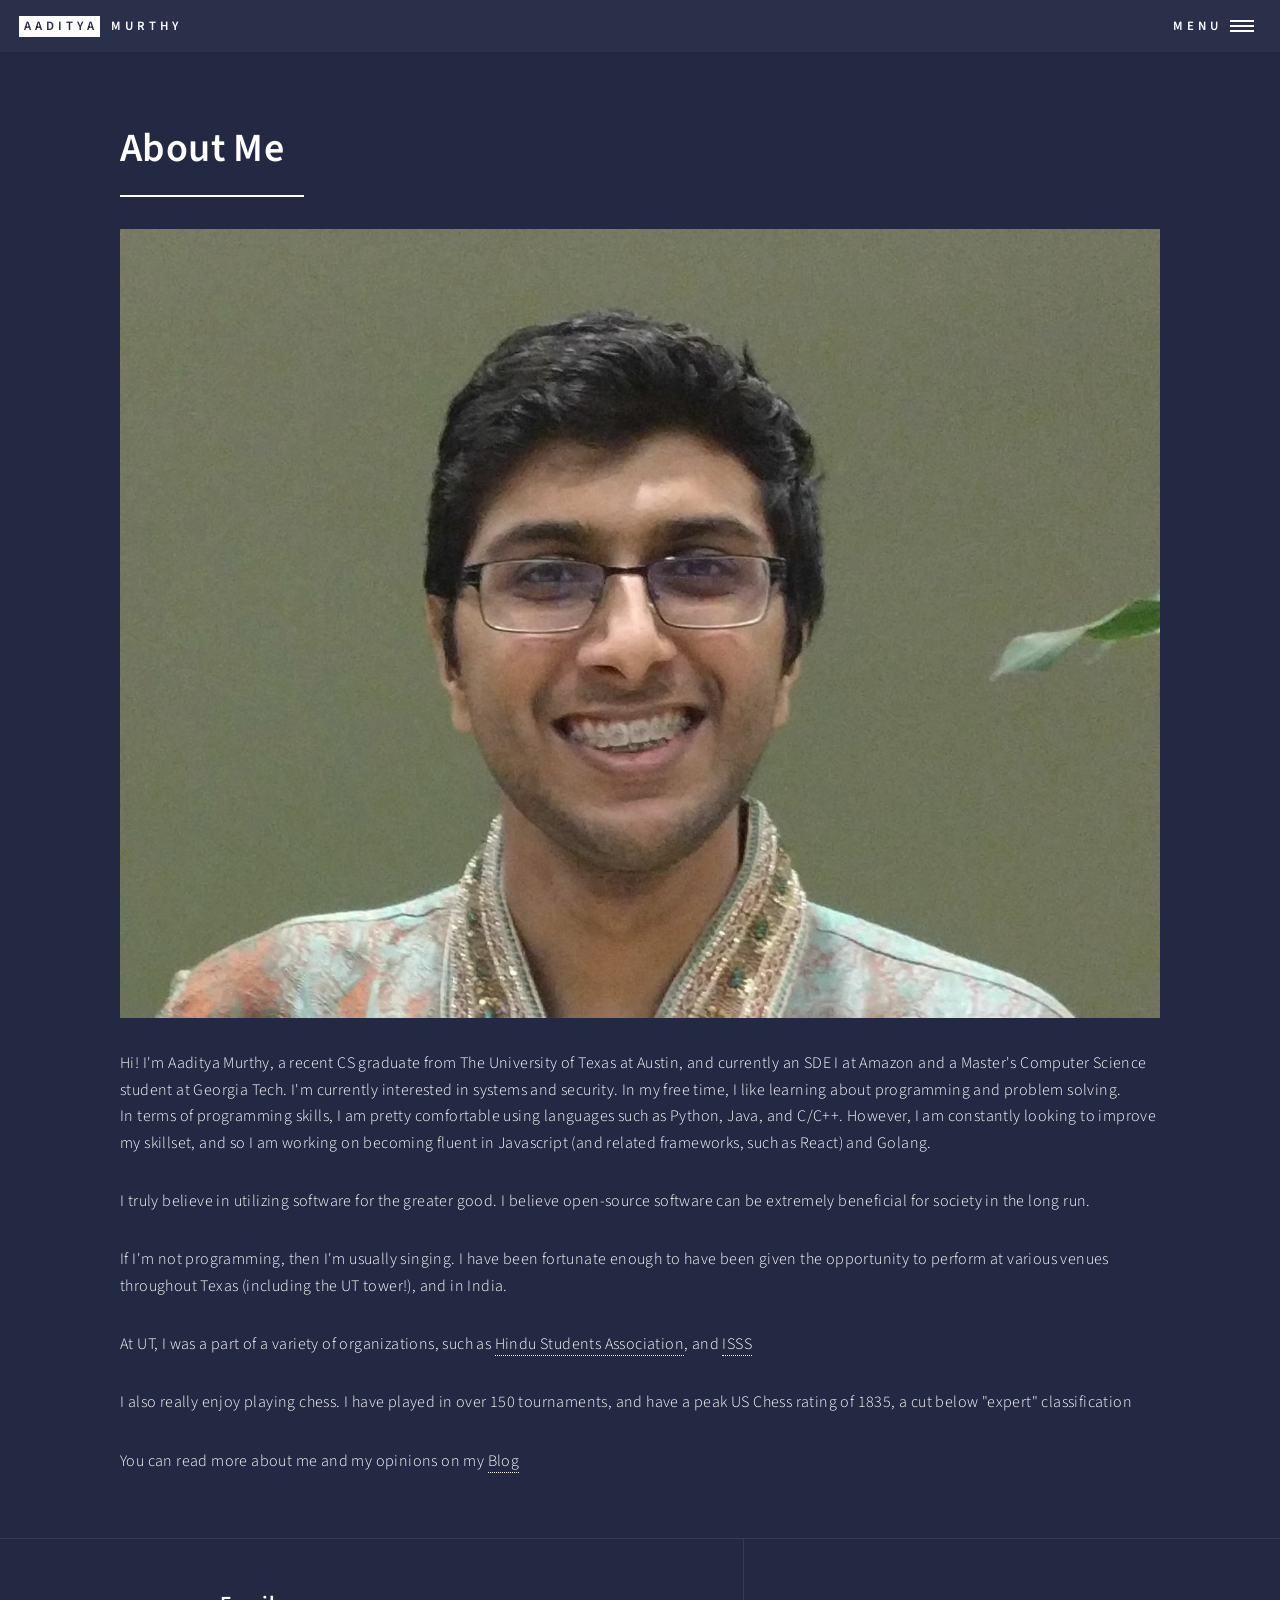
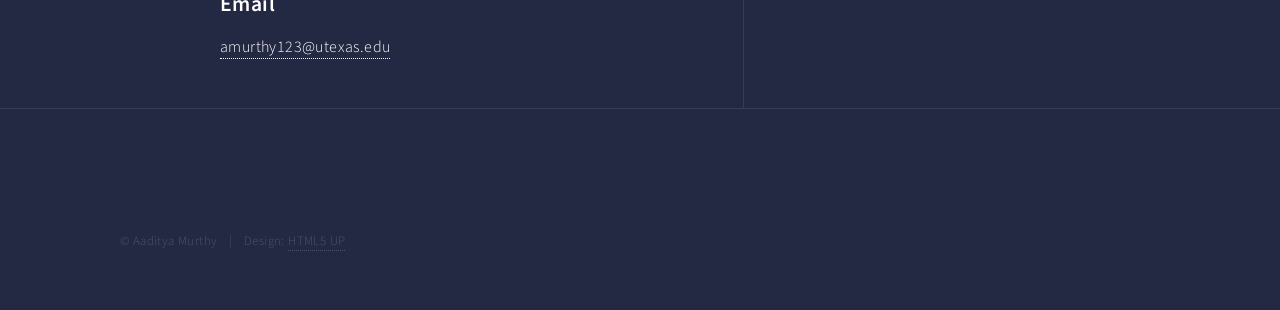
==== about.html @ ba6ee13a "added new info" ====
<!DOCTYPE HTML>
<!--
	Forty by HTML5 UP
	html5up.net | @ajlkn
	Free for personal and commercial use under the CCA 3.0 license (html5up.net/license)
-->
<html>
	<head>
		<title>Aaditya Murthy</title>
		<meta charset="utf-8" />
		<meta name="viewport" content="width=device-width, initial-scale=1, user-scalable=no" />
		<link rel="stylesheet" href="assets/css/main.css" />
		<noscript><link rel="stylesheet" href="assets/css/noscript.css" /></noscript>
	</head>
	<body class="is-preload">

		<!-- Wrapper -->
			<div id="wrapper">

				<!-- Header -->
					<header id="header">
						<a href="index.html" class="logo"><strong>Aaditya</strong> <span>Murthy</span></a>
						<nav>
							<a href="#menu">Menu</a>
						</nav>
					</header>

				<!-- Menu -->
					<nav id="menu">
						<ul class="links">
							<li><a href="index.html">Home</a></li>
							<li><a href="about.html">About Me</a></li>
							<li><a href="coursework.html">Coursework</a></li>
							<li><a href="blog.html">Blog</a></li>
						</ul>
						<ul class="actions stacked">
							<li><a href="#" class="button primary fit">Résumé</a></li>
						</ul>
					</nav>

				<!-- Main -->
					<div id="main" class="alt">

						<!-- One -->
							<section id="one">
								<div class="inner">
									<header class="major">
										<h1>About Me</h1>
									</header>

									<!-- Content -->
									<span class="image fit"><img src="images/me.jpg" alt="" /></span>
									<p>Hi! I'm Aaditya Murthy, a recent CS graduate from The University of Texas at Austin, and currently an SDE I at Amazon and a Master's Computer Science student at Georgia Tech. I'm currently interested in systems and security. In my free time, I like learning about programming and problem solving.<br />
									In terms of programming skills, I am pretty comfortable using languages such as Python, Java, and C/C++. However, I am constantly looking to improve my skillset, and so I am working on becoming fluent in Javascript (and related frameworks, such as React) and Golang.</p>

									<p>I truly believe in utilizing software for the greater good. I believe open-source software can be extremely beneficial for society in the long run.</p>

									<p>If I'm not programming, then I'm usually singing. I have been fortunate enough to have been given the opportunity to perform at various venues throughout Texas (including the UT tower!), and in India.</p>

									<p>At UT, I was a part of a variety of organizations, such as <a href="https://longhornhsa.org/">Hindu Students Association</a>, and <a href="https://www.isss.io">ISSS</a></p>

									<p>I also really enjoy playing chess. I have played in over 150 tournaments, and have a peak US Chess rating of 1835, a cut below "expert" classification</p>

									<p>You can read more about me and my opinions on my <a href="blog.html">Blog</a></p>
								</div>
							</section>

					</div>

				<!-- Contact -->
					<section id="contact">
						<div class="inner">
							<section class="split">
								<section>
									<div class="contact-method">
										<span class="icon alt fa-envelope"></span>
										<h3>Email</h3>
										<a href="mailto:amurthy123@utexas.edu">amurthy123@utexas.edu</a>
									</div>
								</section>
							</section>
						</div>
					</section>

				<!-- Footer -->
					<footer id="footer">
						<div class="inner">
							<ul class="icons">
								<li><a href="https://www.github.com/aadi123" class="icon alt fa-github"><span class="label">GitHub</span></a></li>
								<li><a href="https://www.linkedin.com/in/aaditya-murthy-2a299265" class="icon alt fa-linkedin"><span class="label">LinkedIn</span></a></li>
							</ul>
							<ul class="copyright">
								<li>&copy; Aaditya Murthy</li><li>Design: <a href="https://html5up.net">HTML5 UP</a></li>
							</ul>
						</div>
					</footer>

			</div>

		<!-- Scripts -->
			<script src="assets/js/jquery.min.js"></script>
			<script src="assets/js/jquery.scrolly.min.js"></script>
			<script src="assets/js/jquery.scrollex.min.js"></script>
			<script src="assets/js/browser.min.js"></script>
			<script src="assets/js/breakpoints.min.js"></script>
			<script src="assets/js/util.js"></script>
			<script src="assets/js/main.js"></script>

	</body>
</html>
---- assets/css/main.css ----
@import url(font-awesome.min.css);
@import url("https://fonts.googleapis.com/css?family=Source+Sans+Pro:300,300italic,600,600italic");

/*
	Forty by HTML5 UP
	html5up.net | @ajlkn
	Free for personal and commercial use under the CCA 3.0 license (html5up.net/license)
*/

html, body, div, span, applet, object,
iframe, h1, h2, h3, h4, h5, h6, p, blockquote,
pre, a, abbr, acronym, address, big, cite,
code, del, dfn, em, img, ins, kbd, q, s, samp,
small, strike, strong, sub, sup, tt, var, b,
u, i, center, dl, dt, dd, ol, ul, li, fieldset,
form, label, legend, table, caption, tbody,
tfoot, thead, tr, th, td, article, aside,
canvas, details, embed, figure, figcaption,
footer, header, hgroup, menu, nav, output, ruby,
section, summary, time, mark, audio, video {
	margin: 0;
	padding: 0;
	border: 0;
	font-size: 100%;
	font: inherit;
	vertical-align: baseline;}

article, aside, details, figcaption, figure,
footer, header, hgroup, menu, nav, section {
	display: block;}

body {
	line-height: 1;
}

ol, ul {
	list-style: none;
}

blockquote, q {
	quotes: none;
}

	blockquote:before, blockquote:after, q:before, q:after {
		content: '';
		content: none;
	}

table {
	border-collapse: collapse;
	border-spacing: 0;
}

body {
	-webkit-text-size-adjust: none;
}

mark {
	background-color: transparent;
	color: inherit;
}

input::-moz-focus-inner {
	border: 0;
	padding: 0;
}

input, select, textarea {
	-moz-appearance: none;
	-webkit-appearance: none;
	-ms-appearance: none;
	appearance: none;
}

/* Basic */

	@-ms-viewport {
		width: device-width;
	}

	body {
		-ms-overflow-style: scrollbar;
	}

	@media screen and (max-width: 480px) {

		html, body {
			min-width: 320px;
		}

	}

	html {
		box-sizing: border-box;
	}

	*, *:before, *:after {
		box-sizing: inherit;
	}

	body {
		background: #242943;
	}

		body.is-preload *, body.is-preload *:before, body.is-preload *:after {
			-moz-animation: none !important;
			-webkit-animation: none !important;
			-ms-animation: none !important;
			animation: none !important;
			-moz-transition: none !important;
			-webkit-transition: none !important;
			-ms-transition: none !important;
			transition: none !important;
		}

/* Type */

	body, input, select, textarea {
		color: #ffffff;
		font-family: "Source Sans Pro", Helvetica, sans-serif;
		font-size: 17pt;
		font-weight: 300;
		letter-spacing: 0.025em;
		line-height: 1.65;
	}

		@media screen and (max-width: 1680px) {

			body, input, select, textarea {
				font-size: 14pt;
			}

		}

		@media screen and (max-width: 1280px) {

			body, input, select, textarea {
				font-size: 12pt;
			}

		}

		@media screen and (max-width: 360px) {

			body, input, select, textarea {
				font-size: 11pt;
			}

		}

	a {
		-moz-transition: color 0.2s ease-in-out, border-bottom-color 0.2s ease-in-out;
		-webkit-transition: color 0.2s ease-in-out, border-bottom-color 0.2s ease-in-out;
		-ms-transition: color 0.2s ease-in-out, border-bottom-color 0.2s ease-in-out;
		transition: color 0.2s ease-in-out, border-bottom-color 0.2s ease-in-out;
		border-bottom: dotted 1px;
		color: inherit;
		text-decoration: none;
	}

		a:hover {
			border-bottom-color: transparent;
			color: #9bf1ff !important;
		}

		a:active {
			color: #53e3fb !important;
		}

	strong, b {
		color: #ffffff;
		font-weight: 600;
	}

	em, i {
		font-style: italic;
	}

	p {
		margin: 0 0 2em 0;
	}

	h1, h2, h3, h4, h5, h6 {
		color: #ffffff;
		font-weight: 600;
		line-height: 1.65;
		margin: 0 0 1em 0;
	}

		h1 a, h2 a, h3 a, h4 a, h5 a, h6 a {
			color: inherit;
			border-bottom: 0;
		}

	h1 {
		font-size: 2.5em;
	}

	h2 {
		font-size: 1.75em;
	}

	h3 {
		font-size: 1.35em;
	}

	h4 {
		font-size: 1.1em;
	}

	h5 {
		font-size: 0.9em;
	}

	h6 {
		font-size: 0.7em;
	}

	@media screen and (max-width: 736px) {

		h1 {
			font-size: 2em;
		}

		h2 {
			font-size: 1.5em;
		}

		h3 {
			font-size: 1.25em;
		}

	}

	sub {
		font-size: 0.8em;
		position: relative;
		top: 0.5em;
	}

	sup {
		font-size: 0.8em;
		position: relative;
		top: -0.5em;
	}

	blockquote {
		border-left: solid 4px rgba(212, 212, 255, 0.1);
		font-style: italic;
		margin: 0 0 2em 0;
		padding: 0.5em 0 0.5em 2em;
	}

	code {
		background: rgba(212, 212, 255, 0.035);
		font-family: "Courier New", monospace;
		font-size: 0.9em;
		margin: 0 0.25em;
		padding: 0.25em 0.65em;
	}

	pre {
		-webkit-overflow-scrolling: touch;
		font-family: "Courier New", monospace;
		font-size: 0.9em;
		margin: 0 0 2em 0;
	}

		pre code {
			display: block;
			line-height: 1.75;
			padding: 1em 1.5em;
			overflow-x: auto;
		}

	hr {
		border: 0;
		border-bottom: solid 1px rgba(212, 212, 255, 0.1);
		margin: 2em 0;
	}

		hr.major {
			margin: 3em 0;
		}

	.align-left {
		text-align: left;
	}

	.align-center {
		text-align: center;
	}

	.align-right {
		text-align: right;
	}

/* Row */

	.row {
		display: flex;
		flex-wrap: wrap;
		box-sizing: border-box;
		align-items: stretch;
	}

		.row > * {
			box-sizing: border-box;
		}

		.row.gtr-uniform > * > :last-child {
			margin-bottom: 0;
		}

		.row.aln-left {
			justify-content: flex-start;
		}

		.row.aln-center {
			justify-content: center;
		}

		.row.aln-right {
			justify-content: flex-end;
		}

		.row.aln-top {
			align-items: flex-start;
		}

		.row.aln-middle {
			align-items: center;
		}

		.row.aln-bottom {
			align-items: flex-end;
		}

		.row > .imp {
			order: -1;
		}

		.row > .col-1 {
			width: 8.3333333333%;
		}

		.row > .off-1 {
			margin-left: 8.3333333333%;
		}

		.row > .col-2 {
			width: 16.6666666667%;
		}

		.row > .off-2 {
			margin-left: 16.6666666667%;
		}

		.row > .col-3 {
			width: 25%;
		}

		.row > .off-3 {
			margin-left: 25%;
		}

		.row > .col-4 {
			width: 33.3333333333%;
		}

		.row > .off-4 {
			margin-left: 33.3333333333%;
		}

		.row > .col-5 {
			width: 41.6666666667%;
		}

		.row > .off-5 {
			margin-left: 41.6666666667%;
		}

		.row > .col-6 {
			width: 50%;
		}

		.row > .off-6 {
			margin-left: 50%;
		}

		.row > .col-7 {
			width: 58.3333333333%;
		}

		.row > .off-7 {
			margin-left: 58.3333333333%;
		}

		.row > .col-8 {
			width: 66.6666666667%;
		}

		.row > .off-8 {
			margin-left: 66.6666666667%;
		}

		.row > .col-9 {
			width: 75%;
		}

		.row > .off-9 {
			margin-left: 75%;
		}

		.row > .col-10 {
			width: 83.3333333333%;
		}

		.row > .off-10 {
			margin-left: 83.3333333333%;
		}

		.row > .col-11 {
			width: 91.6666666667%;
		}

		.row > .off-11 {
			margin-left: 91.6666666667%;
		}

		.row > .col-12 {
			width: 100%;
		}

		.row > .off-12 {
			margin-left: 100%;
		}

		.row.gtr-0 {
			margin-top: 0;
			margin-left: 0em;
		}

			.row.gtr-0 > * {
				padding: 0 0 0 0em;
			}

			.row.gtr-0.gtr-uniform {
				margin-top: 0em;
			}

				.row.gtr-0.gtr-uniform > * {
					padding-top: 0em;
				}

		.row.gtr-25 {
			margin-top: 0;
			margin-left: -0.5em;
		}

			.row.gtr-25 > * {
				padding: 0 0 0 0.5em;
			}

			.row.gtr-25.gtr-uniform {
				margin-top: -0.5em;
			}

				.row.gtr-25.gtr-uniform > * {
					padding-top: 0.5em;
				}

		.row.gtr-50 {
			margin-top: 0;
			margin-left: -1em;
		}

			.row.gtr-50 > * {
				padding: 0 0 0 1em;
			}

			.row.gtr-50.gtr-uniform {
				margin-top: -1em;
			}

				.row.gtr-50.gtr-uniform > * {
					padding-top: 1em;
				}

		.row {
			margin-top: 0;
			margin-left: -2em;
		}

			.row > * {
				padding: 0 0 0 2em;
			}

			.row.gtr-uniform {
				margin-top: -2em;
			}

				.row.gtr-uniform > * {
					padding-top: 2em;
				}

		.row.gtr-150 {
			margin-top: 0;
			margin-left: -3em;
		}

			.row.gtr-150 > * {
				padding: 0 0 0 3em;
			}

			.row.gtr-150.gtr-uniform {
				margin-top: -3em;
			}

				.row.gtr-150.gtr-uniform > * {
					padding-top: 3em;
				}

		.row.gtr-200 {
			margin-top: 0;
			margin-left: -4em;
		}

			.row.gtr-200 > * {
				padding: 0 0 0 4em;
			}

			.row.gtr-200.gtr-uniform {
				margin-top: -4em;
			}

				.row.gtr-200.gtr-uniform > * {
					padding-top: 4em;
				}

		@media screen and (max-width: 1680px) {

			.row {
				display: flex;
				flex-wrap: wrap;
				box-sizing: border-box;
				align-items: stretch;
			}

				.row > * {
					box-sizing: border-box;
				}

				.row.gtr-uniform > * > :last-child {
					margin-bottom: 0;
				}

				.row.aln-left {
					justify-content: flex-start;
				}

				.row.aln-center {
					justify-content: center;
				}

				.row.aln-right {
					justify-content: flex-end;
				}

				.row.aln-top {
					align-items: flex-start;
				}

				.row.aln-middle {
					align-items: center;
				}

				.row.aln-bottom {
					align-items: flex-end;
				}

				.row > .imp-xlarge {
					order: -1;
				}

				.row > .col-1-xlarge {
					width: 8.3333333333%;
				}

				.row > .off-1-xlarge {
					margin-left: 8.3333333333%;
				}

				.row > .col-2-xlarge {
					width: 16.6666666667%;
				}

				.row > .off-2-xlarge {
					margin-left: 16.6666666667%;
				}

				.row > .col-3-xlarge {
					width: 25%;
				}

				.row > .off-3-xlarge {
					margin-left: 25%;
				}

				.row > .col-4-xlarge {
					width: 33.3333333333%;
				}

				.row > .off-4-xlarge {
					margin-left: 33.3333333333%;
				}

				.row > .col-5-xlarge {
					width: 41.6666666667%;
				}

				.row > .off-5-xlarge {
					margin-left: 41.6666666667%;
				}

				.row > .col-6-xlarge {
					width: 50%;
				}

				.row > .off-6-xlarge {
					margin-left: 50%;
				}

				.row > .col-7-xlarge {
					width: 58.3333333333%;
				}

				.row > .off-7-xlarge {
					margin-left: 58.3333333333%;
				}

				.row > .col-8-xlarge {
					width: 66.6666666667%;
				}

				.row > .off-8-xlarge {
					margin-left: 66.6666666667%;
				}

				.row > .col-9-xlarge {
					width: 75%;
				}

				.row > .off-9-xlarge {
					margin-left: 75%;
				}

				.row > .col-10-xlarge {
					width: 83.3333333333%;
				}

				.row > .off-10-xlarge {
					margin-left: 83.3333333333%;
				}

				.row > .col-11-xlarge {
					width: 91.6666666667%;
				}

				.row > .off-11-xlarge {
					margin-left: 91.6666666667%;
				}

				.row > .col-12-xlarge {
					width: 100%;
				}

				.row > .off-12-xlarge {
					margin-left: 100%;
				}

				.row.gtr-0 {
					margin-top: 0;
					margin-left: 0em;
				}

					.row.gtr-0 > * {
						padding: 0 0 0 0em;
					}

					.row.gtr-0.gtr-uniform {
						margin-top: 0em;
					}

						.row.gtr-0.gtr-uniform > * {
							padding-top: 0em;
						}

				.row.gtr-25 {
					margin-top: 0;
					margin-left: -0.5em;
				}

					.row.gtr-25 > * {
						padding: 0 0 0 0.5em;
					}

					.row.gtr-25.gtr-uniform {
						margin-top: -0.5em;
					}

						.row.gtr-25.gtr-uniform > * {
							padding-top: 0.5em;
						}

				.row.gtr-50 {
					margin-top: 0;
					margin-left: -1em;
				}

					.row.gtr-50 > * {
						padding: 0 0 0 1em;
					}

					.row.gtr-50.gtr-uniform {
						margin-top: -1em;
					}

						.row.gtr-50.gtr-uniform > * {
							padding-top: 1em;
						}

				.row {
					margin-top: 0;
					margin-left: -2em;
				}

					.row > * {
						padding: 0 0 0 2em;
					}

					.row.gtr-uniform {
						margin-top: -2em;
					}

						.row.gtr-uniform > * {
							padding-top: 2em;
						}

				.row.gtr-150 {
					margin-top: 0;
					margin-left: -3em;
				}

					.row.gtr-150 > * {
						padding: 0 0 0 3em;
					}

					.row.gtr-150.gtr-uniform {
						margin-top: -3em;
					}

						.row.gtr-150.gtr-uniform > * {
							padding-top: 3em;
						}

				.row.gtr-200 {
					margin-top: 0;
					margin-left: -4em;
				}

					.row.gtr-200 > * {
						padding: 0 0 0 4em;
					}

					.row.gtr-200.gtr-uniform {
						margin-top: -4em;
					}

						.row.gtr-200.gtr-uniform > * {
							padding-top: 4em;
						}

		}

		@media screen and (max-width: 1280px) {

			.row {
				display: flex;
				flex-wrap: wrap;
				box-sizing: border-box;
				align-items: stretch;
			}

				.row > * {
					box-sizing: border-box;
				}

				.row.gtr-uniform > * > :last-child {
					margin-bottom: 0;
				}

				.row.aln-left {
					justify-content: flex-start;
				}

				.row.aln-center {
					justify-content: center;
				}

				.row.aln-right {
					justify-content: flex-end;
				}

				.row.aln-top {
					align-items: flex-start;
				}

				.row.aln-middle {
					align-items: center;
				}

				.row.aln-bottom {
					align-items: flex-end;
				}

				.row > .imp-large {
					order: -1;
				}

				.row > .col-1-large {
					width: 8.3333333333%;
				}

				.row > .off-1-large {
					margin-left: 8.3333333333%;
				}

				.row > .col-2-large {
					width: 16.6666666667%;
				}

				.row > .off-2-large {
					margin-left: 16.6666666667%;
				}

				.row > .col-3-large {
					width: 25%;
				}

				.row > .off-3-large {
					margin-left: 25%;
				}

				.row > .col-4-large {
					width: 33.3333333333%;
				}

				.row > .off-4-large {
					margin-left: 33.3333333333%;
				}

				.row > .col-5-large {
					width: 41.6666666667%;
				}

				.row > .off-5-large {
					margin-left: 41.6666666667%;
				}

				.row > .col-6-large {
					width: 50%;
				}

				.row > .off-6-large {
					margin-left: 50%;
				}

				.row > .col-7-large {
					width: 58.3333333333%;
				}

				.row > .off-7-large {
					margin-left: 58.3333333333%;
				}

				.row > .col-8-large {
					width: 66.6666666667%;
				}

				.row > .off-8-large {
					margin-left: 66.6666666667%;
				}

				.row > .col-9-large {
					width: 75%;
				}

				.row > .off-9-large {
					margin-left: 75%;
				}

				.row > .col-10-large {
					width: 83.3333333333%;
				}

				.row > .off-10-large {
					margin-left: 83.3333333333%;
				}

				.row > .col-11-large {
					width: 91.6666666667%;
				}

				.row > .off-11-large {
					margin-left: 91.6666666667%;
				}

				.row > .col-12-large {
					width: 100%;
				}

				.row > .off-12-large {
					margin-left: 100%;
				}

				.row.gtr-0 {
					margin-top: 0;
					margin-left: 0em;
				}

					.row.gtr-0 > * {
						padding: 0 0 0 0em;
					}

					.row.gtr-0.gtr-uniform {
						margin-top: 0em;
					}

						.row.gtr-0.gtr-uniform > * {
							padding-top: 0em;
						}

				.row.gtr-25 {
					margin-top: 0;
					margin-left: -0.375em;
				}

					.row.gtr-25 > * {
						padding: 0 0 0 0.375em;
					}

					.row.gtr-25.gtr-uniform {
						margin-top: -0.375em;
					}

						.row.gtr-25.gtr-uniform > * {
							padding-top: 0.375em;
						}

				.row.gtr-50 {
					margin-top: 0;
					margin-left: -0.75em;
				}

					.row.gtr-50 > * {
						padding: 0 0 0 0.75em;
					}

					.row.gtr-50.gtr-uniform {
						margin-top: -0.75em;
					}

						.row.gtr-50.gtr-uniform > * {
							padding-top: 0.75em;
						}

				.row {
					margin-top: 0;
					margin-left: -1.5em;
				}

					.row > * {
						padding: 0 0 0 1.5em;
					}

					.row.gtr-uniform {
						margin-top: -1.5em;
					}

						.row.gtr-uniform > * {
							padding-top: 1.5em;
						}

				.row.gtr-150 {
					margin-top: 0;
					margin-left: -2.25em;
				}

					.row.gtr-150 > * {
						padding: 0 0 0 2.25em;
					}

					.row.gtr-150.gtr-uniform {
						margin-top: -2.25em;
					}

						.row.gtr-150.gtr-uniform > * {
							padding-top: 2.25em;
						}

				.row.gtr-200 {
					margin-top: 0;
					margin-left: -3em;
				}

					.row.gtr-200 > * {
						padding: 0 0 0 3em;
					}

					.row.gtr-200.gtr-uniform {
						margin-top: -3em;
					}

						.row.gtr-200.gtr-uniform > * {
							padding-top: 3em;
						}

		}

		@media screen and (max-width: 980px) {

			.row {
				display: flex;
				flex-wrap: wrap;
				box-sizing: border-box;
				align-items: stretch;
			}

				.row > * {
					box-sizing: border-box;
				}

				.row.gtr-uniform > * > :last-child {
					margin-bottom: 0;
				}

				.row.aln-left {
					justify-content: flex-start;
				}

				.row.aln-center {
					justify-content: center;
				}

				.row.aln-right {
					justify-content: flex-end;
				}

				.row.aln-top {
					align-items: flex-start;
				}

				.row.aln-middle {
					align-items: center;
				}

				.row.aln-bottom {
					align-items: flex-end;
				}

				.row > .imp-medium {
					order: -1;
				}

				.row > .col-1-medium {
					width: 8.3333333333%;
				}

				.row > .off-1-medium {
					margin-left: 8.3333333333%;
				}

				.row > .col-2-medium {
					width: 16.6666666667%;
				}

				.row > .off-2-medium {
					margin-left: 16.6666666667%;
				}

				.row > .col-3-medium {
					width: 25%;
				}

				.row > .off-3-medium {
					margin-left: 25%;
				}

				.row > .col-4-medium {
					width: 33.3333333333%;
				}

				.row > .off-4-medium {
					margin-left: 33.3333333333%;
				}

				.row > .col-5-medium {
					width: 41.6666666667%;
				}

				.row > .off-5-medium {
					margin-left: 41.6666666667%;
				}

				.row > .col-6-medium {
					width: 50%;
				}

				.row > .off-6-medium {
					margin-left: 50%;
				}

				.row > .col-7-medium {
					width: 58.3333333333%;
				}

				.row > .off-7-medium {
					margin-left: 58.3333333333%;
				}

				.row > .col-8-medium {
					width: 66.6666666667%;
				}

				.row > .off-8-medium {
					margin-left: 66.6666666667%;
				}

				.row > .col-9-medium {
					width: 75%;
				}

				.row > .off-9-medium {
					margin-left: 75%;
				}

				.row > .col-10-medium {
					width: 83.3333333333%;
				}

				.row > .off-10-medium {
					margin-left: 83.3333333333%;
				}

				.row > .col-11-medium {
					width: 91.6666666667%;
				}

				.row > .off-11-medium {
					margin-left: 91.6666666667%;
				}

				.row > .col-12-medium {
					width: 100%;
				}

				.row > .off-12-medium {
					margin-left: 100%;
				}

				.row.gtr-0 {
					margin-top: 0;
					margin-left: 0em;
				}

					.row.gtr-0 > * {
						padding: 0 0 0 0em;
					}

					.row.gtr-0.gtr-uniform {
						margin-top: 0em;
					}

						.row.gtr-0.gtr-uniform > * {
							padding-top: 0em;
						}

				.row.gtr-25 {
					margin-top: 0;
					margin-left: -0.375em;
				}

					.row.gtr-25 > * {
						padding: 0 0 0 0.375em;
					}

					.row.gtr-25.gtr-uniform {
						margin-top: -0.375em;
					}

						.row.gtr-25.gtr-uniform > * {
							padding-top: 0.375em;
						}

				.row.gtr-50 {
					margin-top: 0;
					margin-left: -0.75em;
				}

					.row.gtr-50 > * {
						padding: 0 0 0 0.75em;
					}

					.row.gtr-50.gtr-uniform {
						margin-top: -0.75em;
					}

						.row.gtr-50.gtr-uniform > * {
							padding-top: 0.75em;
						}

				.row {
					margin-top: 0;
					margin-left: -1.5em;
				}

					.row > * {
						padding: 0 0 0 1.5em;
					}

					.row.gtr-uniform {
						margin-top: -1.5em;
					}

						.row.gtr-uniform > * {
							padding-top: 1.5em;
						}

				.row.gtr-150 {
					margin-top: 0;
					margin-left: -2.25em;
				}

					.row.gtr-150 > * {
						padding: 0 0 0 2.25em;
					}

					.row.gtr-150.gtr-uniform {
						margin-top: -2.25em;
					}

						.row.gtr-150.gtr-uniform > * {
							padding-top: 2.25em;
						}

				.row.gtr-200 {
					margin-top: 0;
					margin-left: -3em;
				}

					.row.gtr-200 > * {
						padding: 0 0 0 3em;
					}

					.row.gtr-200.gtr-uniform {
						margin-top: -3em;
					}

						.row.gtr-200.gtr-uniform > * {
							padding-top: 3em;
						}

		}

		@media screen and (max-width: 736px) {

			.row {
				display: flex;
				flex-wrap: wrap;
				box-sizing: border-box;
				align-items: stretch;
			}

				.row > * {
					box-sizing: border-box;
				}

				.row.gtr-uniform > * > :last-child {
					margin-bottom: 0;
				}

				.row.aln-left {
					justify-content: flex-start;
				}

				.row.aln-center {
					justify-content: center;
				}

				.row.aln-right {
					justify-content: flex-end;
				}

				.row.aln-top {
					align-items: flex-start;
				}

				.row.aln-middle {
					align-items: center;
				}

				.row.aln-bottom {
					align-items: flex-end;
				}

				.row > .imp-small {
					order: -1;
				}

				.row > .col-1-small {
					width: 8.3333333333%;
				}

				.row > .off-1-small {
					margin-left: 8.3333333333%;
				}

				.row > .col-2-small {
					width: 16.6666666667%;
				}

				.row > .off-2-small {
					margin-left: 16.6666666667%;
				}

				.row > .col-3-small {
					width: 25%;
				}

				.row > .off-3-small {
					margin-left: 25%;
				}

				.row > .col-4-small {
					width: 33.3333333333%;
				}

				.row > .off-4-small {
					margin-left: 33.3333333333%;
				}

				.row > .col-5-small {
					width: 41.6666666667%;
				}

				.row > .off-5-small {
					margin-left: 41.6666666667%;
				}

				.row > .col-6-small {
					width: 50%;
				}

				.row > .off-6-small {
					margin-left: 50%;
				}

				.row > .col-7-small {
					width: 58.3333333333%;
				}

				.row > .off-7-small {
					margin-left: 58.3333333333%;
				}

				.row > .col-8-small {
					width: 66.6666666667%;
				}

				.row > .off-8-small {
					margin-left: 66.6666666667%;
				}

				.row > .col-9-small {
					width: 75%;
				}

				.row > .off-9-small {
					margin-left: 75%;
				}

				.row > .col-10-small {
					width: 83.3333333333%;
				}

				.row > .off-10-small {
					margin-left: 83.3333333333%;
				}

				.row > .col-11-small {
					width: 91.6666666667%;
				}

				.row > .off-11-small {
					margin-left: 91.6666666667%;
				}

				.row > .col-12-small {
					width: 100%;
				}

				.row > .off-12-small {
					margin-left: 100%;
				}

				.row.gtr-0 {
					margin-top: 0;
					margin-left: 0em;
				}

					.row.gtr-0 > * {
						padding: 0 0 0 0em;
					}

					.row.gtr-0.gtr-uniform {
						margin-top: 0em;
					}

						.row.gtr-0.gtr-uniform > * {
							padding-top: 0em;
						}

				.row.gtr-25 {
					margin-top: 0;
					margin-left: -0.3125em;
				}

					.row.gtr-25 > * {
						padding: 0 0 0 0.3125em;
					}

					.row.gtr-25.gtr-uniform {
						margin-top: -0.3125em;
					}

						.row.gtr-25.gtr-uniform > * {
							padding-top: 0.3125em;
						}

				.row.gtr-50 {
					margin-top: 0;
					margin-left: -0.625em;
				}

					.row.gtr-50 > * {
						padding: 0 0 0 0.625em;
					}

					.row.gtr-50.gtr-uniform {
						margin-top: -0.625em;
					}

						.row.gtr-50.gtr-uniform > * {
							padding-top: 0.625em;
						}

				.row {
					margin-top: 0;
					margin-left: -1.25em;
				}

					.row > * {
						padding: 0 0 0 1.25em;
					}

					.row.gtr-uniform {
						margin-top: -1.25em;
					}

						.row.gtr-uniform > * {
							padding-top: 1.25em;
						}

				.row.gtr-150 {
					margin-top: 0;
					margin-left: -1.875em;
				}

					.row.gtr-150 > * {
						padding: 0 0 0 1.875em;
					}

					.row.gtr-150.gtr-uniform {
						margin-top: -1.875em;
					}

						.row.gtr-150.gtr-uniform > * {
							padding-top: 1.875em;
						}

				.row.gtr-200 {
					margin-top: 0;
					margin-left: -2.5em;
				}

					.row.gtr-200 > * {
						padding: 0 0 0 2.5em;
					}

					.row.gtr-200.gtr-uniform {
						margin-top: -2.5em;
					}

						.row.gtr-200.gtr-uniform > * {
							padding-top: 2.5em;
						}

		}

		@media screen and (max-width: 480px) {

			.row {
				display: flex;
				flex-wrap: wrap;
				box-sizing: border-box;
				align-items: stretch;
			}

				.row > * {
					box-sizing: border-box;
				}

				.row.gtr-uniform > * > :last-child {
					margin-bottom: 0;
				}

				.row.aln-left {
					justify-content: flex-start;
				}

				.row.aln-center {
					justify-content: center;
				}

				.row.aln-right {
					justify-content: flex-end;
				}

				.row.aln-top {
					align-items: flex-start;
				}

				.row.aln-middle {
					align-items: center;
				}

				.row.aln-bottom {
					align-items: flex-end;
				}

				.row > .imp-xsmall {
					order: -1;
				}

				.row > .col-1-xsmall {
					width: 8.3333333333%;
				}

				.row > .off-1-xsmall {
					margin-left: 8.3333333333%;
				}

				.row > .col-2-xsmall {
					width: 16.6666666667%;
				}

				.row > .off-2-xsmall {
					margin-left: 16.6666666667%;
				}

				.row > .col-3-xsmall {
					width: 25%;
				}

				.row > .off-3-xsmall {
					margin-left: 25%;
				}

				.row > .col-4-xsmall {
					width: 33.3333333333%;
				}

				.row > .off-4-xsmall {
					margin-left: 33.3333333333%;
				}

				.row > .col-5-xsmall {
					width: 41.6666666667%;
				}

				.row > .off-5-xsmall {
					margin-left: 41.6666666667%;
				}

				.row > .col-6-xsmall {
					width: 50%;
				}

				.row > .off-6-xsmall {
					margin-left: 50%;
				}

				.row > .col-7-xsmall {
					width: 58.3333333333%;
				}

				.row > .off-7-xsmall {
					margin-left: 58.3333333333%;
				}

				.row > .col-8-xsmall {
					width: 66.6666666667%;
				}

				.row > .off-8-xsmall {
					margin-left: 66.6666666667%;
				}

				.row > .col-9-xsmall {
					width: 75%;
				}

				.row > .off-9-xsmall {
					margin-left: 75%;
				}

				.row > .col-10-xsmall {
					width: 83.3333333333%;
				}

				.row > .off-10-xsmall {
					margin-left: 83.3333333333%;
				}

				.row > .col-11-xsmall {
					width: 91.6666666667%;
				}

				.row > .off-11-xsmall {
					margin-left: 91.6666666667%;
				}

				.row > .col-12-xsmall {
					width: 100%;
				}

				.row > .off-12-xsmall {
					margin-left: 100%;
				}

				.row.gtr-0 {
					margin-top: 0;
					margin-left: 0em;
				}

					.row.gtr-0 > * {
						padding: 0 0 0 0em;
					}

					.row.gtr-0.gtr-uniform {
						margin-top: 0em;
					}

						.row.gtr-0.gtr-uniform > * {
							padding-top: 0em;
						}

				.row.gtr-25 {
					margin-top: 0;
					margin-left: -0.3125em;
				}

					.row.gtr-25 > * {
						padding: 0 0 0 0.3125em;
					}

					.row.gtr-25.gtr-uniform {
						margin-top: -0.3125em;
					}

						.row.gtr-25.gtr-uniform > * {
							padding-top: 0.3125em;
						}

				.row.gtr-50 {
					margin-top: 0;
					margin-left: -0.625em;
				}

					.row.gtr-50 > * {
						padding: 0 0 0 0.625em;
					}

					.row.gtr-50.gtr-uniform {
						margin-top: -0.625em;
					}

						.row.gtr-50.gtr-uniform > * {
							padding-top: 0.625em;
						}

				.row {
					margin-top: 0;
					margin-left: -1.25em;
				}

					.row > * {
						padding: 0 0 0 1.25em;
					}

					.row.gtr-uniform {
						margin-top: -1.25em;
					}

						.row.gtr-uniform > * {
							padding-top: 1.25em;
						}

				.row.gtr-150 {
					margin-top: 0;
					margin-left: -1.875em;
				}

					.row.gtr-150 > * {
						padding: 0 0 0 1.875em;
					}

					.row.gtr-150.gtr-uniform {
						margin-top: -1.875em;
					}

						.row.gtr-150.gtr-uniform > * {
							padding-top: 1.875em;
						}

				.row.gtr-200 {
					margin-top: 0;
					margin-left: -2.5em;
				}

					.row.gtr-200 > * {
						padding: 0 0 0 2.5em;
					}

					.row.gtr-200.gtr-uniform {
						margin-top: -2.5em;
					}

						.row.gtr-200.gtr-uniform > * {
							padding-top: 2.5em;
						}

		}

/* Section/Article */

	section.special, article.special {
		text-align: center;
	}

	header.major {
		width: -moz-max-content;
		width: -webkit-max-content;
		width: -ms-max-content;
		width: max-content;
		margin-bottom: 2em;
	}

		header.major > :first-child {
			margin-bottom: 0;
			width: calc(100% + 0.5em);
		}

			header.major > :first-child:after {
				content: '';
				background-color: #ffffff;
				display: block;
				height: 2px;
				margin: 0.325em 0 0.5em 0;
				width: 100%;
			}

		header.major > p {
			font-size: 0.7em;
			font-weight: 600;
			letter-spacing: 0.25em;
			margin-bottom: 0;
			text-transform: uppercase;
		}

		body.is-ie header.major > :first-child:after {
			max-width: 9em;
		}

		body.is-ie header.major > h1:after {
			max-width: 100% !important;
		}

	@media screen and (max-width: 736px) {

		header.major > p br {
			display: none;
		}

	}

/* Form */

	form {
		margin: 0 0 2em 0;
	}

		form > :last-child {
			margin-bottom: 0;
		}

		form > .fields {
			display: -moz-flex;
			display: -webkit-flex;
			display: -ms-flex;
			display: flex;
			-moz-flex-wrap: wrap;
			-webkit-flex-wrap: wrap;
			-ms-flex-wrap: wrap;
			flex-wrap: wrap;
			width: calc(100% + 3em);
			margin: -1.5em 0 2em -1.5em;
		}

			form > .fields > .field {
				-moz-flex-grow: 0;
				-webkit-flex-grow: 0;
				-ms-flex-grow: 0;
				flex-grow: 0;
				-moz-flex-shrink: 0;
				-webkit-flex-shrink: 0;
				-ms-flex-shrink: 0;
				flex-shrink: 0;
				padding: 1.5em 0 0 1.5em;
				width: calc(100% - 1.5em);
			}

				form > .fields > .field.half {
					width: calc(50% - 0.75em);
				}

				form > .fields > .field.third {
					width: calc(100%/3 - 0.5em);
				}

				form > .fields > .field.quarter {
					width: calc(25% - 0.375em);
				}

		@media screen and (max-width: 480px) {

			form > .fields {
				width: calc(100% + 3em);
				margin: -1.5em 0 2em -1.5em;
			}

				form > .fields > .field {
					padding: 1.5em 0 0 1.5em;
					width: calc(100% - 1.5em);
				}

					form > .fields > .field.half {
						width: calc(100% - 1.5em);
					}

					form > .fields > .field.third {
						width: calc(100% - 1.5em);
					}

					form > .fields > .field.quarter {
						width: calc(100% - 1.5em);
					}

		}

	label {
		color: #ffffff;
		display: block;
		font-size: 0.8em;
		font-weight: 600;
		letter-spacing: 0.25em;
		margin: 0 0 1em 0;
		text-transform: uppercase;
	}

	input[type="text"],
	input[type="password"],
	input[type="email"],
	input[type="tel"],
	input[type="search"],
	input[type="url"],
	select,
	textarea {
		-moz-appearance: none;
		-webkit-appearance: none;
		-ms-appearance: none;
		appearance: none;
		background: rgba(212, 212, 255, 0.035);
		border: none;
		border-radius: 0;
		color: inherit;
		display: block;
		outline: 0;
		padding: 0 1em;
		text-decoration: none;
		width: 100%;
	}

		input[type="text"]:invalid,
		input[type="password"]:invalid,
		input[type="email"]:invalid,
		input[type="tel"]:invalid,
		input[type="search"]:invalid,
		input[type="url"]:invalid,
		select:invalid,
		textarea:invalid {
			box-shadow: none;
		}

		input[type="text"]:focus,
		input[type="password"]:focus,
		input[type="email"]:focus,
		input[type="tel"]:focus,
		input[type="search"]:focus,
		input[type="url"]:focus,
		select:focus,
		textarea:focus {
			border-color: #9bf1ff;
			box-shadow: 0 0 0 2px #9bf1ff;
		}

	select {
		background-image: url("data:image/svg+xml;charset=utf8,%3Csvg xmlns='http://www.w3.org/2000/svg' width='40' height='40' preserveAspectRatio='none' viewBox='0 0 40 40'%3E%3Cpath d='M9.4,12.3l10.4,10.4l10.4-10.4c0.2-0.2,0.5-0.4,0.9-0.4c0.3,0,0.6,0.1,0.9,0.4l3.3,3.3c0.2,0.2,0.4,0.5,0.4,0.9 c0,0.4-0.1,0.6-0.4,0.9L20.7,31.9c-0.2,0.2-0.5,0.4-0.9,0.4c-0.3,0-0.6-0.1-0.9-0.4L4.3,17.3c-0.2-0.2-0.4-0.5-0.4-0.9 c0-0.4,0.1-0.6,0.4-0.9l3.3-3.3c0.2-0.2,0.5-0.4,0.9-0.4S9.1,12.1,9.4,12.3z' fill='rgba(212, 212, 255, 0.1)' /%3E%3C/svg%3E");
		background-size: 1.25rem;
		background-repeat: no-repeat;
		background-position: calc(100% - 1rem) center;
		height: 2.75em;
		padding-right: 2.75em;
		text-overflow: ellipsis;
	}

		select option {
			color: #ffffff;
			background: #242943;
		}

		select:focus::-ms-value {
			background-color: transparent;
		}

		select::-ms-expand {
			display: none;
		}

	input[type="text"],
	input[type="password"],
	input[type="email"],
	input[type="tel"],
	input[type="search"],
	input[type="url"],
	select {
		height: 2.75em;
	}

	textarea {
		padding: 0.75em 1em;
	}

	input[type="checkbox"],
	input[type="radio"] {
		-moz-appearance: none;
		-webkit-appearance: none;
		-ms-appearance: none;
		appearance: none;
		display: block;
		float: left;
		margin-right: -2em;
		opacity: 0;
		width: 1em;
		z-index: -1;
	}

		input[type="checkbox"] + label,
		input[type="radio"] + label {
			text-decoration: none;
			color: #ffffff;
			cursor: pointer;
			display: inline-block;
			font-weight: 300;
			padding-left: 2.65em;
			padding-right: 0.75em;
			position: relative;
		}

			input[type="checkbox"] + label:before,
			input[type="radio"] + label:before {
				-moz-osx-font-smoothing: grayscale;
				-webkit-font-smoothing: antialiased;
				font-family: FontAwesome;
				font-style: normal;
				font-weight: normal;
				text-transform: none !important;
			}

			input[type="checkbox"] + label:before,
			input[type="radio"] + label:before {
				background: rgba(212, 212, 255, 0.035);
				content: '';
				display: inline-block;
				height: 1.65em;
				left: 0;
				letter-spacing: 0;
				line-height: 1.58125em;
				position: absolute;
				text-align: center;
				top: 0;
				width: 1.65em;
			}

		input[type="checkbox"]:checked + label:before,
		input[type="radio"]:checked + label:before {
			background: #ffffff;
			border-color: #9bf1ff;
			content: '\f00c';
			color: #242943;
		}

		input[type="checkbox"]:focus + label:before,
		input[type="radio"]:focus + label:before {
			box-shadow: 0 0 0 2px #9bf1ff;
		}

	input[type="radio"] + label:before {
		border-radius: 100%;
	}

	::-webkit-input-placeholder {
		color: rgba(244, 244, 255, 0.2) !important;
		opacity: 1.0;
	}

	:-moz-placeholder {
		color: rgba(244, 244, 255, 0.2) !important;
		opacity: 1.0;
	}

	::-moz-placeholder {
		color: rgba(244, 244, 255, 0.2) !important;
		opacity: 1.0;
	}

	:-ms-input-placeholder {
		color: rgba(244, 244, 255, 0.2) !important;
		opacity: 1.0;
	}

/* Box */

	.box {
		border: solid 1px rgba(212, 212, 255, 0.1);
		margin-bottom: 2em;
		padding: 1.5em;
	}

		.box > :last-child,
		.box > :last-child > :last-child,
		.box > :last-child > :last-child > :last-child {
			margin-bottom: 0;
		}

		.box.alt {
			border: 0;
			border-radius: 0;
			padding: 0;
		}

/* Icon */

	.icon {
		text-decoration: none;
		border-bottom: none;
		position: relative;
	}

		.icon:before {
			-moz-osx-font-smoothing: grayscale;
			-webkit-font-smoothing: antialiased;
			font-family: FontAwesome;
			font-style: normal;
			font-weight: normal;
			text-transform: none !important;
		}

		.icon > .label {
			display: none;
		}

		.icon.alt:before {
			background-color: #ffffff;
			border-radius: 100%;
			color: #242943;
			display: inline-block;
			height: 2em;
			line-height: 2em;
			text-align: center;
			width: 2em;
		}

	a.icon.alt:before {
		-moz-transition: background-color 0.2s ease-in-out;
		-webkit-transition: background-color 0.2s ease-in-out;
		-ms-transition: background-color 0.2s ease-in-out;
		transition: background-color 0.2s ease-in-out;
	}

	a.icon.alt:hover:before {
		background-color: #6fc3df;
	}

	a.icon.alt:active:before {
		background-color: #37a6cb;
	}

/* Image */

	.image {
		border: 0;
		display: inline-block;
		position: relative;
	}

		.image img {
			display: block;
		}

		.image.left, .image.right {
			max-width: 30%;
		}

			.image.left img, .image.right img {
				width: 100%;
			}

		.image.left {
			float: left;
			margin: 0 1.5em 1.25em 0;
			top: 0.25em;
		}

		.image.right {
			float: right;
			margin: 0 0 1.25em 1.5em;
			top: 0.25em;
		}

		.image.fit {
			display: block;
			margin: 0 0 2em 0;
			width: 100%;
		}

			.image.fit img {
				width: 100%;
			}

		.image.main {
			display: block;
			margin: 2.5em 0;
			width: 100%;
		}

			.image.main img {
				width: 100%;
			}

			@media screen and (max-width: 736px) {

				.image.main {
					margin: 1.5em 0;
				}

			}

/* List */

	ol {
		list-style: decimal;
		margin: 0 0 2em 0;
		padding-left: 1.25em;
	}

		ol li {
			padding-left: 0.25em;
		}

	ul {
		list-style: disc;
		margin: 0 0 2em 0;
		padding-left: 1em;
	}

		ul li {
			padding-left: 0.5em;
		}

		ul.alt {
			list-style: none;
			padding-left: 0;
		}

			ul.alt li {
				border-top: solid 1px rgba(212, 212, 255, 0.1);
				padding: 0.5em 0;
			}

				ul.alt li:first-child {
					border-top: 0;
					padding-top: 0;
				}

	dl {
		margin: 0 0 2em 0;
	}

		dl dt {
			display: block;
			font-weight: 600;
			margin: 0 0 1em 0;
		}

		dl dd {
			margin-left: 2em;
		}

/* Actions */

	ul.actions {
		display: -moz-flex;
		display: -webkit-flex;
		display: -ms-flex;
		display: flex;
		cursor: default;
		list-style: none;
		margin-left: -1em;
		padding-left: 0;
	}

		ul.actions li {
			padding: 0 0 0 1em;
			vertical-align: middle;
		}

		ul.actions.special {
			-moz-justify-content: center;
			-webkit-justify-content: center;
			-ms-justify-content: center;
			justify-content: center;
			width: 100%;
			margin-left: 0;
		}

			ul.actions.special li:first-child {
				padding-left: 0;
			}

		ul.actions.stacked {
			-moz-flex-direction: column;
			-webkit-flex-direction: column;
			-ms-flex-direction: column;
			flex-direction: column;
			margin-left: 0;
		}

			ul.actions.stacked li {
				padding: 1.3em 0 0 0;
			}

				ul.actions.stacked li:first-child {
					padding-top: 0;
				}

		ul.actions.fit {
			width: calc(100% + 1em);
		}

			ul.actions.fit li {
				-moz-flex-grow: 1;
				-webkit-flex-grow: 1;
				-ms-flex-grow: 1;
				flex-grow: 1;
				-moz-flex-shrink: 1;
				-webkit-flex-shrink: 1;
				-ms-flex-shrink: 1;
				flex-shrink: 1;
				width: 100%;
			}

				ul.actions.fit li > * {
					width: 100%;
				}

			ul.actions.fit.stacked {
				width: 100%;
			}

/* Icons */

	ul.icons {
		cursor: default;
		list-style: none;
		padding-left: 0;
	}

		ul.icons li {
			display: inline-block;
			padding: 0 1em 0 0;
		}

			ul.icons li:last-child {
				padding-right: 0;
			}

		@media screen and (max-width: 736px) {

			ul.icons li {
				padding: 0 0.75em 0 0;
			}

		}

/* Pagination */

	ul.pagination {
		cursor: default;
		list-style: none;
		padding-left: 0;
	}

		ul.pagination li {
			display: inline-block;
			padding-left: 0;
			vertical-align: middle;
		}

			ul.pagination li > .page {
				-moz-transition: background-color 0.2s ease-in-out, color 0.2s ease-in-out;
				-webkit-transition: background-color 0.2s ease-in-out, color 0.2s ease-in-out;
				-ms-transition: background-color 0.2s ease-in-out, color 0.2s ease-in-out;
				transition: background-color 0.2s ease-in-out, color 0.2s ease-in-out;
				border-bottom: 0;
				display: inline-block;
				font-size: 0.8em;
				font-weight: 600;
				height: 1.5em;
				line-height: 1.5em;
				margin: 0 0.125em;
				min-width: 1.5em;
				padding: 0 0.5em;
				text-align: center;
			}

				ul.pagination li > .page.active {
					background-color: #ffffff;
					color: #242943;
				}

					ul.pagination li > .page.active:hover {
						background-color: #9bf1ff;
						color: #242943 !important;
					}

					ul.pagination li > .page.active:active {
						background-color: #53e3fb;
					}

			ul.pagination li:first-child {
				padding-right: 0.75em;
			}

			ul.pagination li:last-child {
				padding-left: 0.75em;
			}

		@media screen and (max-width: 480px) {

			ul.pagination li:nth-child(n+2):nth-last-child(n+2) {
				display: none;
			}

			ul.pagination li:first-child {
				padding-right: 0;
			}

		}

/* Table */

	.table-wrapper {
		-webkit-overflow-scrolling: touch;
		overflow-x: auto;
	}

	table {
		margin: 0 0 2em 0;
		width: 100%;
	}

		table tbody tr {
			border: solid 1px rgba(212, 212, 255, 0.1);
			border-left: 0;
			border-right: 0;
		}

			table tbody tr:nth-child(2n + 1) {
				background-color: rgba(212, 212, 255, 0.035);
			}

		table td {
			padding: 0.75em 0.75em;
		}

		table th {
			color: #ffffff;
			font-size: 0.9em;
			font-weight: 600;
			padding: 0 0.75em 0.75em 0.75em;
			text-align: left;
		}

		table thead {
			border-bottom: solid 2px rgba(212, 212, 255, 0.1);
		}

		table tfoot {
			border-top: solid 2px rgba(212, 212, 255, 0.1);
		}

		table.alt {
			border-collapse: separate;
		}

			table.alt tbody tr td {
				border: solid 1px rgba(212, 212, 255, 0.1);
				border-left-width: 0;
				border-top-width: 0;
			}

				table.alt tbody tr td:first-child {
					border-left-width: 1px;
				}

			table.alt tbody tr:first-child td {
				border-top-width: 1px;
			}

			table.alt thead {
				border-bottom: 0;
			}

			table.alt tfoot {
				border-top: 0;
			}

/* Button */

	input[type="submit"],
	input[type="reset"],
	input[type="button"],
	button,
	.button {
		-moz-appearance: none;
		-webkit-appearance: none;
		-ms-appearance: none;
		appearance: none;
		-moz-transition: background-color 0.2s ease-in-out, box-shadow 0.2s ease-in-out, color 0.2s ease-in-out;
		-webkit-transition: background-color 0.2s ease-in-out, box-shadow 0.2s ease-in-out, color 0.2s ease-in-out;
		-ms-transition: background-color 0.2s ease-in-out, box-shadow 0.2s ease-in-out, color 0.2s ease-in-out;
		transition: background-color 0.2s ease-in-out, box-shadow 0.2s ease-in-out, color 0.2s ease-in-out;
		background-color: transparent;
		border: 0;
		border-radius: 0;
		box-shadow: inset 0 0 0 2px #ffffff;
		color: #ffffff;
		cursor: pointer;
		display: inline-block;
		font-size: 0.8em;
		font-weight: 600;
		height: 3.5em;
		letter-spacing: 0.25em;
		line-height: 3.5em;
		padding: 0 1.75em;
		text-align: center;
		text-decoration: none;
		text-transform: uppercase;
		white-space: nowrap;
	}

		input[type="submit"]:hover, input[type="submit"]:active,
		input[type="reset"]:hover,
		input[type="reset"]:active,
		input[type="button"]:hover,
		input[type="button"]:active,
		button:hover,
		button:active,
		.button:hover,
		.button:active {
			box-shadow: inset 0 0 0 2px #9bf1ff;
			color: #9bf1ff;
		}

		input[type="submit"]:active,
		input[type="reset"]:active,
		input[type="button"]:active,
		button:active,
		.button:active {
			background-color: rgba(155, 241, 255, 0.1);
			box-shadow: inset 0 0 0 2px #53e3fb;
			color: #53e3fb;
		}

		input[type="submit"].icon:before,
		input[type="reset"].icon:before,
		input[type="button"].icon:before,
		button.icon:before,
		.button.icon:before {
			margin-right: 0.5em;
		}

		input[type="submit"].fit,
		input[type="reset"].fit,
		input[type="button"].fit,
		button.fit,
		.button.fit {
			width: 100%;
		}

		input[type="submit"].small,
		input[type="reset"].small,
		input[type="button"].small,
		button.small,
		.button.small {
			font-size: 0.6em;
		}

		input[type="submit"].large,
		input[type="reset"].large,
		input[type="button"].large,
		button.large,
		.button.large {
			font-size: 1.25em;
			height: 3em;
			line-height: 3em;
		}

		input[type="submit"].next,
		input[type="reset"].next,
		input[type="button"].next,
		button.next,
		.button.next {
			padding-right: 4.5em;
			position: relative;
		}

			input[type="submit"].next:before, input[type="submit"].next:after,
			input[type="reset"].next:before,
			input[type="reset"].next:after,
			input[type="button"].next:before,
			input[type="button"].next:after,
			button.next:before,
			button.next:after,
			.button.next:before,
			.button.next:after {
				-moz-transition: opacity 0.2s ease-in-out;
				-webkit-transition: opacity 0.2s ease-in-out;
				-ms-transition: opacity 0.2s ease-in-out;
				transition: opacity 0.2s ease-in-out;
				background-position: center right;
				background-repeat: no-repeat;
				background-size: 36px 24px;
				content: '';
				display: block;
				height: 100%;
				position: absolute;
				right: 1.5em;
				top: 0;
				vertical-align: middle;
				width: 36px;
			}

			input[type="submit"].next:before,
			input[type="reset"].next:before,
			input[type="button"].next:before,
			button.next:before,
			.button.next:before {
				background-image: url("data:image/svg+xml;charset=utf8,%3Csvg xmlns='http://www.w3.org/2000/svg' xmlns:xlink='http://www.w3.org/1999/xlink' width='36px' height='24px' viewBox='0 0 36 24' zoomAndPan='disable'%3E%3Cstyle%3Eline %7B stroke: %23ffffff%3B stroke-width: 2px%3B %7D%3C/style%3E%3Cline x1='0' y1='12' x2='34' y2='12' /%3E%3Cline x1='25' y1='4' x2='34' y2='12.5' /%3E%3Cline x1='25' y1='20' x2='34' y2='11.5' /%3E%3C/svg%3E");
			}

			input[type="submit"].next:after,
			input[type="reset"].next:after,
			input[type="button"].next:after,
			button.next:after,
			.button.next:after {
				background-image: url("data:image/svg+xml;charset=utf8,%3Csvg xmlns='http://www.w3.org/2000/svg' xmlns:xlink='http://www.w3.org/1999/xlink' width='36px' height='24px' viewBox='0 0 36 24' zoomAndPan='disable'%3E%3Cstyle%3Eline %7B stroke: %239bf1ff%3B stroke-width: 2px%3B %7D%3C/style%3E%3Cline x1='0' y1='12' x2='34' y2='12' /%3E%3Cline x1='25' y1='4' x2='34' y2='12.5' /%3E%3Cline x1='25' y1='20' x2='34' y2='11.5' /%3E%3C/svg%3E");
				opacity: 0;
				z-index: 1;
			}

			input[type="submit"].next:hover:after, input[type="submit"].next:active:after,
			input[type="reset"].next:hover:after,
			input[type="reset"].next:active:after,
			input[type="button"].next:hover:after,
			input[type="button"].next:active:after,
			button.next:hover:after,
			button.next:active:after,
			.button.next:hover:after,
			.button.next:active:after {
				opacity: 1;
			}

			@media screen and (max-width: 1280px) {

				input[type="submit"].next,
				input[type="reset"].next,
				input[type="button"].next,
				button.next,
				.button.next {
					padding-right: 5em;
				}

			}

		input[type="submit"].primary,
		input[type="reset"].primary,
		input[type="button"].primary,
		button.primary,
		.button.primary {
			background-color: #ffffff;
			box-shadow: none;
			color: #242943;
		}

			input[type="submit"].primary:hover, input[type="submit"].primary:active,
			input[type="reset"].primary:hover,
			input[type="reset"].primary:active,
			input[type="button"].primary:hover,
			input[type="button"].primary:active,
			button.primary:hover,
			button.primary:active,
			.button.primary:hover,
			.button.primary:active {
				background-color: #9bf1ff;
				color: #242943 !important;
			}

			input[type="submit"].primary:active,
			input[type="reset"].primary:active,
			input[type="button"].primary:active,
			button.primary:active,
			.button.primary:active {
				background-color: #53e3fb;
			}

		input[type="submit"].disabled, input[type="submit"]:disabled,
		input[type="reset"].disabled,
		input[type="reset"]:disabled,
		input[type="button"].disabled,
		input[type="button"]:disabled,
		button.disabled,
		button:disabled,
		.button.disabled,
		.button:disabled {
			pointer-events: none;
			cursor: default;
			opacity: 0.25;
		}

/* Tiles */

	.tiles {
		display: -moz-flex;
		display: -webkit-flex;
		display: -ms-flex;
		display: flex;
		-moz-flex-wrap: wrap;
		-webkit-flex-wrap: wrap;
		-ms-flex-wrap: wrap;
		flex-wrap: wrap;
		border-top: 0 !important;
	}

		.tiles + * {
			border-top: 0 !important;
		}

		.tiles article {
			-moz-align-items: center;
			-webkit-align-items: center;
			-ms-align-items: center;
			align-items: center;
			display: -moz-flex;
			display: -webkit-flex;
			display: -ms-flex;
			display: flex;
			-moz-transition: -moz-transform 0.25s ease, opacity 0.25s ease, -moz-filter 1s ease, -webkit-filter 1s ease;
			-webkit-transition: -webkit-transform 0.25s ease, opacity 0.25s ease, -webkit-filter 1s ease, -webkit-filter 1s ease;
			-ms-transition: -ms-transform 0.25s ease, opacity 0.25s ease, -ms-filter 1s ease, -webkit-filter 1s ease;
			transition: transform 0.25s ease, opacity 0.25s ease, filter 1s ease, -webkit-filter 1s ease;
			padding: 4em 4em 2em 4em ;
			background-position: center;
			background-repeat: no-repeat;
			background-size: cover;
			cursor: default;
			height: 40vh;
			max-height: 40em;
			min-height: 23em;
			overflow: hidden;
			position: relative;
			width: 40%;
		}

			.tiles article .image {
				display: none;
			}

			.tiles article header {
				position: relative;
				z-index: 3;
			}

			.tiles article h3 {
				font-size: 1.75em;
			}

				.tiles article h3 a:hover {
					color: inherit !important;
				}

			.tiles article .link.primary {
				border: 0;
				height: 100%;
				left: 0;
				position: absolute;
				top: 0;
				width: 100%;
				z-index: 4;
			}

			.tiles article:before {
				-moz-transition: opacity 0.5s ease;
				-webkit-transition: opacity 0.5s ease;
				-ms-transition: opacity 0.5s ease;
				transition: opacity 0.5s ease;
				bottom: 0;
				content: '';
				display: block;
				height: 100%;
				left: 0;
				opacity: 0.85;
				position: absolute;
				width: 100%;
				z-index: 2;
			}

			.tiles article:after {
				background-color: rgba(36, 41, 67, 0.25);
				content: '';
				display: block;
				height: 100%;
				left: 0;
				position: absolute;
				top: 0;
				width: 100%;
				z-index: 1;
			}

			.tiles article:hover:before {
				opacity: 0;
			}

			.tiles article.is-transitioning {
				-moz-transform: scale(0.95);
				-webkit-transform: scale(0.95);
				-ms-transform: scale(0.95);
				transform: scale(0.95);
				-moz-filter: blur(0.5em);
				-webkit-filter: blur(0.5em);
				-ms-filter: blur(0.5em);
				filter: blur(0.5em);
				opacity: 0;
			}

			.tiles article:nth-child(4n - 1), .tiles article:nth-child(4n - 2) {
				width: 60%;
			}

			.tiles article:nth-child(6n - 5):before {
				background-color: #6fc3df;
			}

			.tiles article:nth-child(6n - 4):before {
				background-color: #8d82c4;
			}

			.tiles article:nth-child(6n - 3):before {
				background-color: #ec8d81;
			}

			.tiles article:nth-child(6n - 2):before {
				background-color: #e7b788;
			}

			.tiles article:nth-child(6n - 1):before {
				background-color: #8ea9e8;
			}

			.tiles article:nth-child(6n):before {
				background-color: #87c5a4;
			}

		@media screen and (max-width: 1280px) {

			.tiles article {
				padding: 4em 3em 2em 3em ;
				height: 30vh;
				max-height: 30em;
				min-height: 20em;
			}

		}

		@media screen and (max-width: 980px) {

			.tiles article {
				width: 50% !important;
			}

		}

		@media screen and (max-width: 736px) {

			.tiles article {
				padding: 3em 1.5em 1em 1.5em ;
				height: 16em;
				max-height: none;
				min-height: 0;
			}

				.tiles article h3 {
					font-size: 1.5em;
				}

		}

		@media screen and (max-width: 480px) {

			.tiles {
				display: block;
			}

				.tiles article {
					height: 20em;
					width: 100% !important;
				}

		}

/* Contact Method */

	.contact-method {
		margin: 0 0 2em 0;
		padding-left: 3.25em;
		position: relative;
	}

		.contact-method .icon {
			left: 0;
			position: absolute;
			top: 0;
		}

		.contact-method h3 {
			margin: 0 0 0.5em 0;
		}

/* Spotlights */

	.spotlights {
		border-top: 0 !important;
	}

		.spotlights + * {
			border-top: 0 !important;
		}

		.spotlights > section {
			display: -moz-flex;
			display: -webkit-flex;
			display: -ms-flex;
			display: flex;
			-moz-flex-direction: row;
			-webkit-flex-direction: row;
			-ms-flex-direction: row;
			flex-direction: row;
			background-color: #2e3450;
		}

			.spotlights > section > .image {
				background-position: center center;
				background-size: cover;
				border-radius: 0;
				display: block;
				position: relative;
				width: 30%;
			}

				.spotlights > section > .image img {
					border-radius: 0;
					display: block;
					width: 100%;
				}

				.spotlights > section > .image:before {
					background: rgba(36, 41, 67, 0.9);
					content: '';
					display: block;
					height: 100%;
					left: 0;
					opacity: 0;
					position: absolute;
					top: 0;
					width: 100%;
				}

			.spotlights > section > .content {
				display: -moz-flex;
				display: -webkit-flex;
				display: -ms-flex;
				display: flex;
				-moz-flex-direction: column;
				-webkit-flex-direction: column;
				-ms-flex-direction: column;
				flex-direction: column;
				-moz-justify-content: center;
				-webkit-justify-content: center;
				-ms-justify-content: center;
				justify-content: center;
				-moz-align-items: center;
				-webkit-align-items: center;
				-ms-align-items: center;
				align-items: center;
				padding: 2em 3em 0.1em 3em ;
				width: 70%;
			}

				.spotlights > section > .content > .inner {
					margin: 0 auto;
					max-width: 100%;
					width: 65em;
				}

			.spotlights > section:nth-child(2n) {
				-moz-flex-direction: row-reverse;
				-webkit-flex-direction: row-reverse;
				-ms-flex-direction: row-reverse;
				flex-direction: row-reverse;
				background-color: #333856;
			}

				.spotlights > section:nth-child(2n) > .content {
					-moz-align-items: -moz-flex-end;
					-webkit-align-items: -webkit-flex-end;
					-ms-align-items: -ms-flex-end;
					align-items: flex-end;
				}

		@media screen and (max-width: 1680px) {

			.spotlights > section > .image {
				width: 40%;
			}

			.spotlights > section > .content {
				width: 60%;
			}

		}

		@media screen and (max-width: 1280px) {

			.spotlights > section > .image {
				width: 45%;
			}

			.spotlights > section > .content {
				width: 55%;
			}

		}

		@media screen and (max-width: 980px) {

			.spotlights > section {
				display: block;
			}

				.spotlights > section > .image {
					width: 100%;
				}

				.spotlights > section > .content {
					padding: 4em 3em 2em 3em ;
					width: 100%;
				}

		}

		@media screen and (max-width: 736px) {

			.spotlights > section > .content {
				padding: 3em 1.5em 1em 1.5em ;
			}

		}

/* Header */

	@-moz-keyframes reveal-header {
		0% {
			top: -4em;
			opacity: 0;
		}

		100% {
			top: 0;
			opacity: 1;
		}
	}

	@-webkit-keyframes reveal-header {
		0% {
			top: -4em;
			opacity: 0;
		}

		100% {
			top: 0;
			opacity: 1;
		}
	}

	@-ms-keyframes reveal-header {
		0% {
			top: -4em;
			opacity: 0;
		}

		100% {
			top: 0;
			opacity: 1;
		}
	}

	@keyframes reveal-header {
		0% {
			top: -4em;
			opacity: 0;
		}

		100% {
			top: 0;
			opacity: 1;
		}
	}

	#header {
		display: -moz-flex;
		display: -webkit-flex;
		display: -ms-flex;
		display: flex;
		background-color: #2a2f4a;
		box-shadow: 0 0 0.25em 0 rgba(0, 0, 0, 0.15);
		cursor: default;
		font-weight: 600;
		height: 3.25em;
		left: 0;
		letter-spacing: 0.25em;
		line-height: 3.25em;
		margin: 0;
		position: fixed;
		text-transform: uppercase;
		top: 0;
		width: 100%;
		z-index: 10000;
	}

		#header .logo {
			border: 0;
			display: inline-block;
			font-size: 0.8em;
			height: inherit;
			line-height: inherit;
			padding: 0 1.5em;
		}

			#header .logo strong {
				-moz-transition: background-color 0.2s ease-in-out, color 0.2s ease-in-out;
				-webkit-transition: background-color 0.2s ease-in-out, color 0.2s ease-in-out;
				-ms-transition: background-color 0.2s ease-in-out, color 0.2s ease-in-out;
				transition: background-color 0.2s ease-in-out, color 0.2s ease-in-out;
				background-color: #ffffff;
				color: #242943;
				display: inline-block;
				line-height: 1.65em;
				margin-right: 0.325em;
				padding: 0 0.125em 0 0.375em;
			}

			#header .logo:hover strong {
				background-color: #9bf1ff;
			}

			#header .logo:active strong {
				background-color: #53e3fb;
			}

		#header nav {
			display: -moz-flex;
			display: -webkit-flex;
			display: -ms-flex;
			display: flex;
			-moz-justify-content: -moz-flex-end;
			-webkit-justify-content: -webkit-flex-end;
			-ms-justify-content: -ms-flex-end;
			justify-content: flex-end;
			-moz-flex-grow: 1;
			-webkit-flex-grow: 1;
			-ms-flex-grow: 1;
			flex-grow: 1;
			height: inherit;
			line-height: inherit;
		}

			#header nav a {
				border: 0;
				display: block;
				font-size: 0.8em;
				height: inherit;
				line-height: inherit;
				padding: 0 0.75em;
				position: relative;
				vertical-align: middle;
			}

				#header nav a:last-child {
					padding-right: 1.5em;
				}

				#header nav a[href="#menu"] {
					padding-right: 3.325em !important;
				}

					#header nav a[href="#menu"]:before, #header nav a[href="#menu"]:after {
						background-image: url("data:image/svg+xml;charset=utf8,%3Csvg xmlns='http://www.w3.org/2000/svg' width='24' height='32' viewBox='0 0 24 32' preserveAspectRatio='none'%3E%3Cstyle%3Eline %7B stroke-width: 2px%3B stroke: %23ffffff%3B %7D%3C/style%3E%3Cline x1='0' y1='11' x2='24' y2='11' /%3E%3Cline x1='0' y1='21' x2='24' y2='21' /%3E%3Cline x1='0' y1='16' x2='24' y2='16' /%3E%3C/svg%3E");
						background-position: center;
						background-repeat: no-repeat;
						background-size: 24px 32px;
						content: '';
						display: block;
						height: 100%;
						position: absolute;
						right: 1.5em;
						top: 0;
						vertical-align: middle;
						width: 24px;
					}

					#header nav a[href="#menu"]:after {
						-moz-transition: opacity 0.2s ease-in-out;
						-webkit-transition: opacity 0.2s ease-in-out;
						-ms-transition: opacity 0.2s ease-in-out;
						transition: opacity 0.2s ease-in-out;
						background-image: url("data:image/svg+xml;charset=utf8,%3Csvg xmlns='http://www.w3.org/2000/svg' width='24' height='32' viewBox='0 0 24 32' preserveAspectRatio='none'%3E%3Cstyle%3Eline %7B stroke-width: 2px%3B stroke: %239bf1ff%3B %7D%3C/style%3E%3Cline x1='0' y1='11' x2='24' y2='11' /%3E%3Cline x1='0' y1='21' x2='24' y2='21' /%3E%3Cline x1='0' y1='16' x2='24' y2='16' /%3E%3C/svg%3E");
						opacity: 0;
						z-index: 1;
					}

					#header nav a[href="#menu"]:hover:after, #header nav a[href="#menu"]:active:after {
						opacity: 1;
					}

					#header nav a[href="#menu"]:last-child {
						padding-right: 3.875em !important;
					}

						#header nav a[href="#menu"]:last-child:before, #header nav a[href="#menu"]:last-child:after {
							right: 2em;
						}

		#header.reveal {
			-moz-animation: reveal-header 0.35s ease;
			-webkit-animation: reveal-header 0.35s ease;
			-ms-animation: reveal-header 0.35s ease;
			animation: reveal-header 0.35s ease;
		}

		#header.alt {
			-moz-transition: opacity 2.5s ease;
			-webkit-transition: opacity 2.5s ease;
			-ms-transition: opacity 2.5s ease;
			transition: opacity 2.5s ease;
			-moz-transition-delay: 0.75s;
			-webkit-transition-delay: 0.75s;
			-ms-transition-delay: 0.75s;
			transition-delay: 0.75s;
			-moz-animation: none;
			-webkit-animation: none;
			-ms-animation: none;
			animation: none;
			background-color: transparent;
			box-shadow: none;
			position: absolute;
		}

			#header.alt.style1 .logo strong {
				color: #6fc3df;
			}

			#header.alt.style2 .logo strong {
				color: #8d82c4;
			}

			#header.alt.style3 .logo strong {
				color: #ec8d81;
			}

			#header.alt.style4 .logo strong {
				color: #e7b788;
			}

			#header.alt.style5 .logo strong {
				color: #8ea9e8;
			}

			#header.alt.style6 .logo strong {
				color: #87c5a4;
			}

		body.is-preload #header.alt {
			opacity: 0;
		}

		@media screen and (max-width: 1680px) {

			#header nav a[href="#menu"] {
				padding-right: 3.75em !important;
			}

				#header nav a[href="#menu"]:last-child {
					padding-right: 4.25em !important;
				}

		}

		@media screen and (max-width: 1280px) {

			#header nav a[href="#menu"] {
				padding-right: 4em !important;
			}

				#header nav a[href="#menu"]:last-child {
					padding-right: 4.5em !important;
				}

		}

		@media screen and (max-width: 736px) {

			#header {
				height: 2.75em;
				line-height: 2.75em;
			}

				#header .logo {
					padding: 0 1em;
				}

				#header nav a {
					padding: 0 0.5em;
				}

					#header nav a:last-child {
						padding-right: 1em;
					}

					#header nav a[href="#menu"] {
						padding-right: 3.25em !important;
					}

						#header nav a[href="#menu"]:before, #header nav a[href="#menu"]:after {
							right: 0.75em;
						}

						#header nav a[href="#menu"]:last-child {
							padding-right: 4em !important;
						}

							#header nav a[href="#menu"]:last-child:before, #header nav a[href="#menu"]:last-child:after {
								right: 1.5em;
							}

		}

		@media screen and (max-width: 480px) {

			#header .logo span {
				display: none;
			}

			#header nav a[href="#menu"] {
				overflow: hidden;
				padding-right: 0 !important;
				text-indent: 5em;
				white-space: nowrap;
				width: 5em;
			}

				#header nav a[href="#menu"]:before, #header nav a[href="#menu"]:after {
					right: 0;
					width: inherit;
				}

				#header nav a[href="#menu"]:last-child:before, #header nav a[href="#menu"]:last-child:after {
					width: 4em;
					right: 0;
				}

		}

/* Banner */

	#banner {
		-moz-align-items: center;
		-webkit-align-items: center;
		-ms-align-items: center;
		align-items: center;
		background-image: url("../../images/banner.jpg");
		display: -moz-flex;
		display: -webkit-flex;
		display: -ms-flex;
		display: flex;
		padding: 6em 0 2em 0 ;
		background-attachment: fixed;
		background-position: center;
		background-repeat: no-repeat;
		background-size: cover;
		border-bottom: 0 !important;
		cursor: default;
		height: 60vh;
		margin-bottom: -3.25em;
		max-height: 32em;
		min-height: 22em;
		position: relative;
		top: -3.25em;
	}

		#banner:after {
			-moz-transition: opacity 2.5s ease;
			-webkit-transition: opacity 2.5s ease;
			-ms-transition: opacity 2.5s ease;
			transition: opacity 2.5s ease;
			-moz-transition-delay: 0.75s;
			-webkit-transition-delay: 0.75s;
			-ms-transition-delay: 0.75s;
			transition-delay: 0.75s;
			pointer-events: none;
			background-color: #242943;
			content: '';
			display: block;
			height: 100%;
			left: 0;
			opacity: 0.85;
			position: absolute;
			top: 0;
			width: 100%;
			z-index: 1;
		}

		#banner h1 {
			font-size: 3.25em;
		}

		#banner > .inner {
			-moz-transition: opacity 1.5s ease, -moz-transform 0.5s ease-out, -moz-filter 0.5s ease, -webkit-filter 0.5s ease;
			-webkit-transition: opacity 1.5s ease, -webkit-transform 0.5s ease-out, -webkit-filter 0.5s ease, -webkit-filter 0.5s ease;
			-ms-transition: opacity 1.5s ease, -ms-transform 0.5s ease-out, -ms-filter 0.5s ease, -webkit-filter 0.5s ease;
			transition: opacity 1.5s ease, transform 0.5s ease-out, filter 0.5s ease, -webkit-filter 0.5s ease;
			padding: 0 !important;
			position: relative;
			z-index: 2;
		}

			#banner > .inner .image {
				display: none;
			}

			#banner > .inner header {
				width: auto;
			}

				#banner > .inner header > :first-child {
					width: auto;
				}

					#banner > .inner header > :first-child:after {
						max-width: 100%;
					}

			#banner > .inner .content {
				display: -moz-flex;
				display: -webkit-flex;
				display: -ms-flex;
				display: flex;
				-moz-align-items: center;
				-webkit-align-items: center;
				-ms-align-items: center;
				align-items: center;
				margin: 0 0 2em 0;
			}

				#banner > .inner .content > * {
					margin-right: 1.5em;
					margin-bottom: 0;
				}

				#banner > .inner .content > :last-child {
					margin-right: 0;
				}

				#banner > .inner .content p {
					font-size: 0.7em;
					font-weight: 600;
					letter-spacing: 0.25em;
					text-transform: uppercase;
				}

		#banner.major {
			height: 75vh;
			min-height: 30em;
			max-height: 50em;
		}

			#banner.major.alt {
				opacity: 0.75;
			}

		#banner.style1:after {
			background-color: #6fc3df;
		}

		#banner.style2:after {
			background-color: #8d82c4;
		}

		#banner.style3:after {
			background-color: #ec8d81;
		}

		#banner.style4:after {
			background-color: #e7b788;
		}

		#banner.style5:after {
			background-color: #8ea9e8;
		}

		#banner.style6:after {
			background-color: #87c5a4;
		}

		body.is-preload #banner:after {
			opacity: 1.0;
		}

		body.is-preload #banner > .inner {
			-moz-filter: blur(0.125em);
			-webkit-filter: blur(0.125em);
			-ms-filter: blur(0.125em);
			filter: blur(0.125em);
			-moz-transform: translateX(-0.5em);
			-webkit-transform: translateX(-0.5em);
			-ms-transform: translateX(-0.5em);
			transform: translateX(-0.5em);
			opacity: 0;
		}

		@media screen and (max-width: 1280px) {

			#banner {
				background-attachment: scroll;
			}

		}

		@media screen and (max-width: 736px) {

			#banner {
				padding: 5em 0 1em 0 ;
				height: auto;
				margin-bottom: -2.75em;
				max-height: none;
				min-height: 0;
				top: -2.75em;
			}

				#banner h1 {
					font-size: 2em;
				}

				#banner > .inner .content {
					display: block;
				}

					#banner > .inner .content > * {
						margin-right: 0;
						margin-bottom: 2em;
					}

				#banner.major {
					height: auto;
					min-height: 0;
					max-height: none;
				}

		}

		@media screen and (max-width: 480px) {

			#banner {
				padding: 6em 0 2em 0 ;
			}

				#banner > .inner .content p br {
					display: none;
				}

				#banner.major {
					padding: 8em 0 4em 0 ;
				}

		}

/* Main */

	#main {
		background-color: #2a2f4a;
	}

		#main > * {
			border-top: solid 1px rgba(212, 212, 255, 0.1);
		}

			#main > *:first-child {
				border-top: 0;
			}

			#main > * > .inner {
				padding: 4em 0 2em 0 ;
				margin: 0 auto;
				max-width: 65em;
				width: calc(100% - 6em);
			}

				@media screen and (max-width: 736px) {

					#main > * > .inner {
						padding: 3em 0 1em 0 ;
						width: calc(100% - 3em);
					}

				}

		#main.alt {
			background-color: transparent;
			border-bottom: solid 1px rgba(212, 212, 255, 0.1);
		}

/* Contact */

	#contact {
		border-bottom: solid 1px rgba(212, 212, 255, 0.1);
		overflow-x: hidden;
	}

		#contact > .inner {
			display: -moz-flex;
			display: -webkit-flex;
			display: -ms-flex;
			display: flex;
			padding: 0 !important;
		}

			#contact > .inner > :nth-child(2n - 1) {
				padding: 4em 3em 2em 0 ;
				border-right: solid 1px rgba(212, 212, 255, 0.1);
				width: 60%;
			}

			#contact > .inner > :nth-child(2n) {
				padding-left: 3em;
				width: 40%;
			}

			#contact > .inner > .split {
				padding: 0;
			}

				#contact > .inner > .split > * {
					padding: 3em 0 1em 3em ;
					position: relative;
				}

					#contact > .inner > .split > *:before {
						border-top: solid 1px rgba(212, 212, 255, 0.1);
						content: '';
						display: block;
						margin-left: -3em;
						position: absolute;
						top: 0;
						width: calc(100vw + 3em);
					}

				#contact > .inner > .split > :first-child:before {
					display: none;
				}

		@media screen and (max-width: 980px) {

			#contact > .inner {
				display: block;
			}

				#contact > .inner > :nth-child(2n - 1) {
					padding: 4em 0 2em 0 ;
					border-right: 0;
					width: 100%;
				}

				#contact > .inner > :nth-child(2n) {
					padding-left: 0;
					width: 100%;
				}

				#contact > .inner > .split > * {
					padding: 3em 0 1em 0 ;
				}

				#contact > .inner > .split > :first-child:before {
					display: block;
				}

		}

		@media screen and (max-width: 736px) {

			#contact > .inner > :nth-child(2n - 1) {
				padding: 3em 0 1em 0 ;
			}

		}

/* Footer */

	#footer .copyright {
		font-size: 0.8em;
		list-style: none;
		padding-left: 0;
	}

		#footer .copyright li {
			border-left: solid 1px rgba(212, 212, 255, 0.1);
			color: rgba(244, 244, 255, 0.2);
			display: inline-block;
			line-height: 1;
			margin-left: 1em;
			padding-left: 1em;
		}

			#footer .copyright li:first-child {
				border-left: 0;
				margin-left: 0;
				padding-left: 0;
			}

	@media screen and (max-width: 480px) {

		#footer .copyright li {
			display: block;
			border-left: 0;
			margin-left: 0;
			padding-left: 0;
			line-height: inherit;
		}

	}

/* Wrapper */

	#wrapper {
		-moz-transition: -moz-filter 0.35s ease, -webkit-filter 0.35s ease, opacity 0.375s ease-out;
		-webkit-transition: -webkit-filter 0.35s ease, -webkit-filter 0.35s ease, opacity 0.375s ease-out;
		-ms-transition: -ms-filter 0.35s ease, -webkit-filter 0.35s ease, opacity 0.375s ease-out;
		transition: filter 0.35s ease, -webkit-filter 0.35s ease, opacity 0.375s ease-out;
		padding-top: 3.25em;
	}

		#wrapper.is-transitioning {
			opacity: 0;
		}

		#wrapper > * > .inner {
			padding: 4em 0 2em 0 ;
			margin: 0 auto;
			max-width: 65em;
			width: calc(100% - 6em);
		}

			@media screen and (max-width: 736px) {

				#wrapper > * > .inner {
					padding: 3em 0 1em 0 ;
					width: calc(100% - 3em);
				}

			}

		@media screen and (max-width: 736px) {

			#wrapper {
				padding-top: 2.75em;
			}

		}

/* Menu */

	#menu {
		-moz-transition: -moz-transform 0.35s ease, opacity 0.35s ease, visibility 0.35s;
		-webkit-transition: -webkit-transform 0.35s ease, opacity 0.35s ease, visibility 0.35s;
		-ms-transition: -ms-transform 0.35s ease, opacity 0.35s ease, visibility 0.35s;
		transition: transform 0.35s ease, opacity 0.35s ease, visibility 0.35s;
		-moz-align-items: center;
		-webkit-align-items: center;
		-ms-align-items: center;
		align-items: center;
		display: -moz-flex;
		display: -webkit-flex;
		display: -ms-flex;
		display: flex;
		-moz-justify-content: center;
		-webkit-justify-content: center;
		-ms-justify-content: center;
		justify-content: center;
		pointer-events: none;
		background: rgba(36, 41, 67, 0.9);
		box-shadow: none;
		height: 100%;
		left: 0;
		opacity: 0;
		overflow: hidden;
		padding: 3em 2em;
		position: fixed;
		top: 0;
		visibility: hidden;
		width: 100%;
		z-index: 10002;
	}

		#menu .inner {
			-moz-transition: -moz-transform 0.35s ease-out, opacity 0.35s ease, visibility 0.35s;
			-webkit-transition: -webkit-transform 0.35s ease-out, opacity 0.35s ease, visibility 0.35s;
			-ms-transition: -ms-transform 0.35s ease-out, opacity 0.35s ease, visibility 0.35s;
			transition: transform 0.35s ease-out, opacity 0.35s ease, visibility 0.35s;
			-moz-transform: rotateX(20deg);
			-webkit-transform: rotateX(20deg);
			-ms-transform: rotateX(20deg);
			transform: rotateX(20deg);
			-webkit-overflow-scrolling: touch;
			max-width: 100%;
			max-height: 100vh;
			opacity: 0;
			overflow: auto;
			text-align: center;
			visibility: hidden;
			width: 18em;
		}

			#menu .inner > :first-child {
				margin-top: 2em;
			}

			#menu .inner > :last-child {
				margin-bottom: 3em;
			}

		#menu ul {
			margin: 0 0 1em 0;
		}

			#menu ul.links {
				list-style: none;
				padding: 0;
			}

				#menu ul.links > li {
					padding: 0;
				}

					#menu ul.links > li > a:not(.button) {
						border: 0;
						border-top: solid 1px rgba(212, 212, 255, 0.1);
						display: block;
						font-size: 0.8em;
						font-weight: 600;
						letter-spacing: 0.25em;
						line-height: 4em;
						text-decoration: none;
						text-transform: uppercase;
					}

					#menu ul.links > li > .button {
						display: block;
						margin: 0.5em 0 0 0;
					}

					#menu ul.links > li:first-child > a:not(.button) {
						border-top: 0 !important;
					}

		#menu .close {
			-moz-transition: color 0.2s ease-in-out;
			-webkit-transition: color 0.2s ease-in-out;
			-ms-transition: color 0.2s ease-in-out;
			transition: color 0.2s ease-in-out;
			-webkit-tap-highlight-color: rgba(0, 0, 0, 0);
			border: 0;
			cursor: pointer;
			display: block;
			height: 4em;
			line-height: 4em;
			overflow: hidden;
			padding-right: 1.25em;
			position: absolute;
			right: 0;
			text-align: right;
			text-indent: 8em;
			top: 0;
			vertical-align: middle;
			white-space: nowrap;
			width: 8em;
		}

			#menu .close:before, #menu .close:after {
				-moz-transition: opacity 0.2s ease-in-out;
				-webkit-transition: opacity 0.2s ease-in-out;
				-ms-transition: opacity 0.2s ease-in-out;
				transition: opacity 0.2s ease-in-out;
				background-position: center;
				background-repeat: no-repeat;
				content: '';
				display: block;
				height: 4em;
				position: absolute;
				right: 0;
				top: 0;
				width: 4em;
			}

			#menu .close:before {
				background-image: url("data:image/svg+xml;charset=utf8,%3Csvg xmlns='http://www.w3.org/2000/svg' xmlns:xlink='http://www.w3.org/1999/xlink' width='20px' height='20px' viewBox='0 0 20 20' zoomAndPan='disable'%3E%3Cstyle%3Eline %7B stroke: %23ffffff%3B stroke-width: 2%3B %7D%3C/style%3E%3Cline x1='0' y1='0' x2='20' y2='20' /%3E%3Cline x1='20' y1='0' x2='0' y2='20' /%3E%3C/svg%3E");
			}

			#menu .close:after {
				background-image: url("data:image/svg+xml;charset=utf8,%3Csvg xmlns='http://www.w3.org/2000/svg' xmlns:xlink='http://www.w3.org/1999/xlink' width='20px' height='20px' viewBox='0 0 20 20' zoomAndPan='disable'%3E%3Cstyle%3Eline %7B stroke: %239bf1ff%3B stroke-width: 2%3B %7D%3C/style%3E%3Cline x1='0' y1='0' x2='20' y2='20' /%3E%3Cline x1='20' y1='0' x2='0' y2='20' /%3E%3C/svg%3E");
				opacity: 0;
			}

			#menu .close:hover:after, #menu .close:active:after {
				opacity: 1;
			}

	body.is-ie #menu {
		background: rgba(42, 47, 74, 0.975);
	}

	body.is-menu-visible #wrapper {
		-moz-filter: blur(0.5em);
		-webkit-filter: blur(0.5em);
		-ms-filter: blur(0.5em);
		filter: blur(0.5em);
	}

	body.is-menu-visible #menu {
		pointer-events: auto;
		opacity: 1;
		visibility: visible;
	}

		body.is-menu-visible #menu .inner {
			-moz-transform: none;
			-webkit-transform: none;
			-ms-transform: none;
			transform: none;
			opacity: 1;
			visibility: visible;
		}
---- assets/css/noscript.css ----
/*
	Forty by HTML5 UP
	html5up.net | @ajlkn
	Free for personal and commercial use under the CCA 3.0 license (html5up.net/license)
*/

/* Banner */

	body.is-preload #banner:after {
		opacity: 0.85;
	}

	body.is-preload #banner > .inner {
		-moz-filter: none;
		-webkit-filter: none;
		-ms-filter: none;
		filter: none;
		-moz-transform: none;
		-webkit-transform: none;
		-ms-transform: none;
		transform: none;
		opacity: 1;
	}
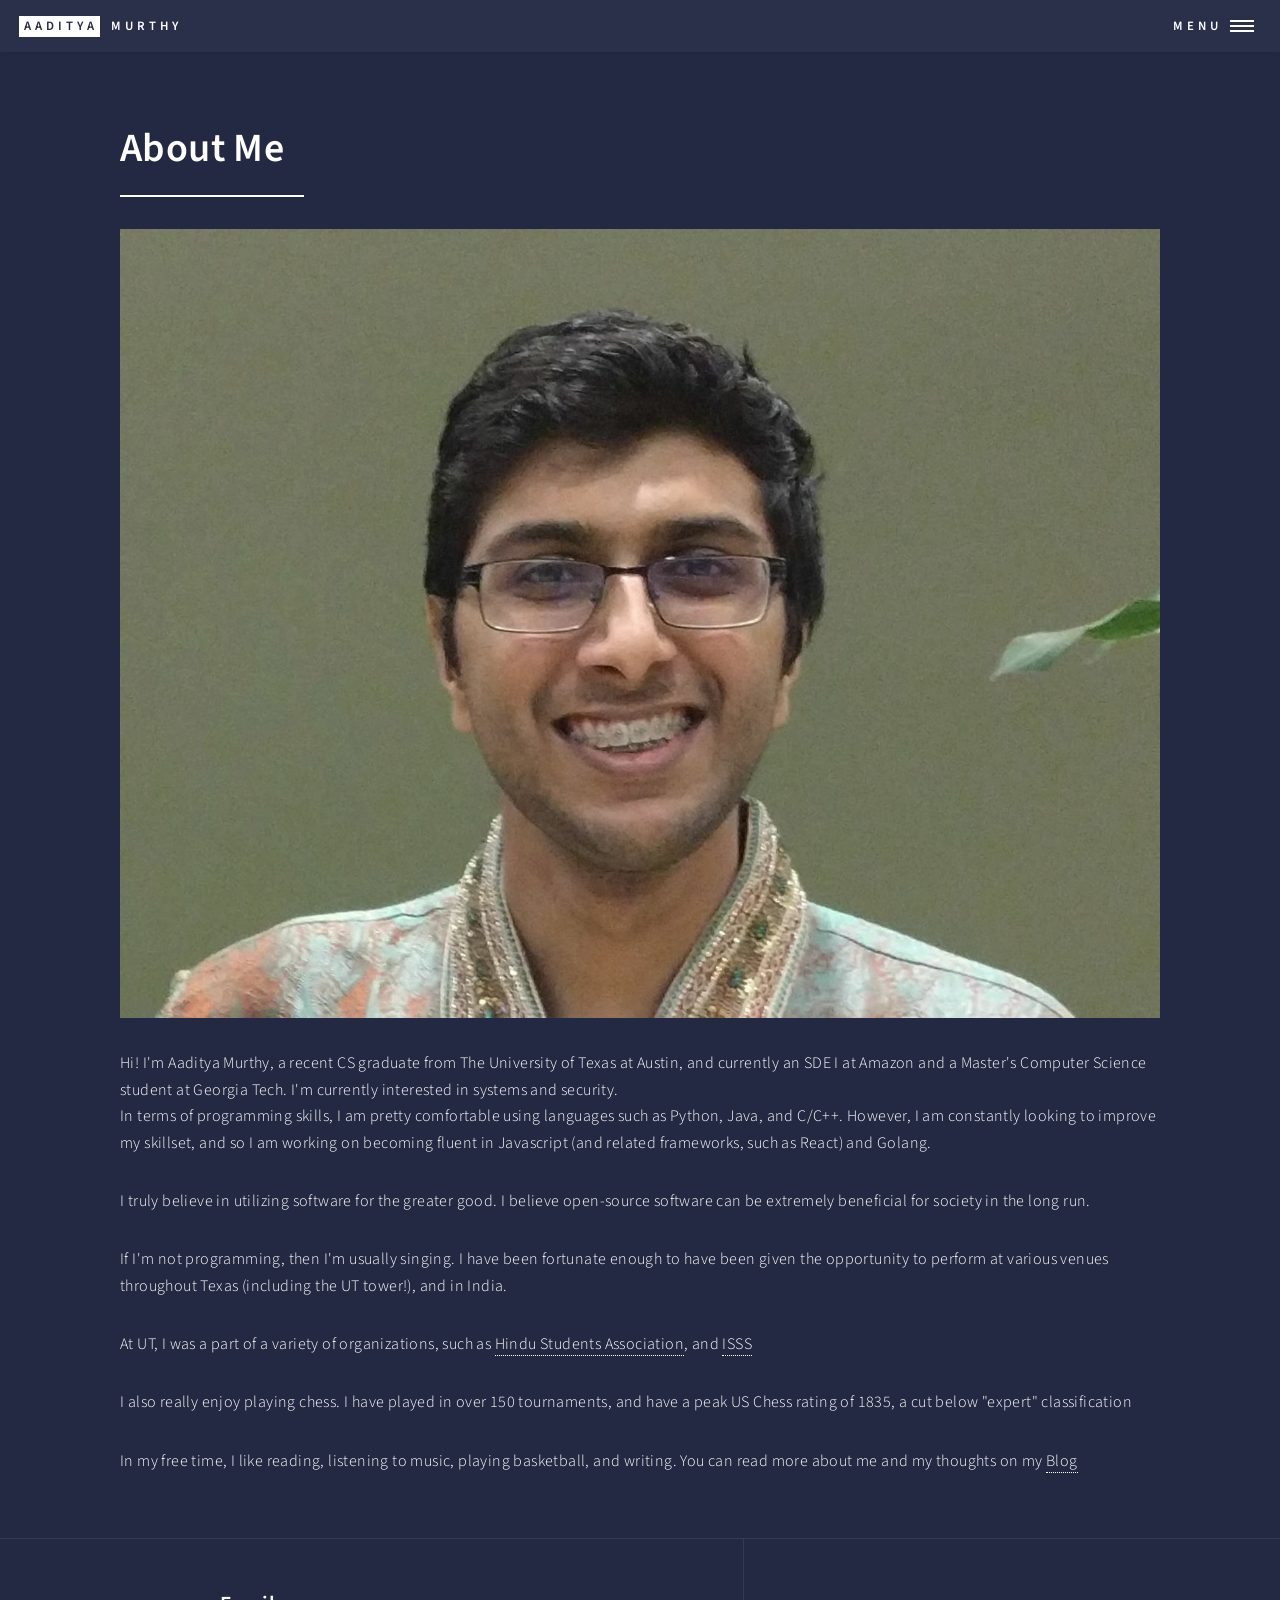
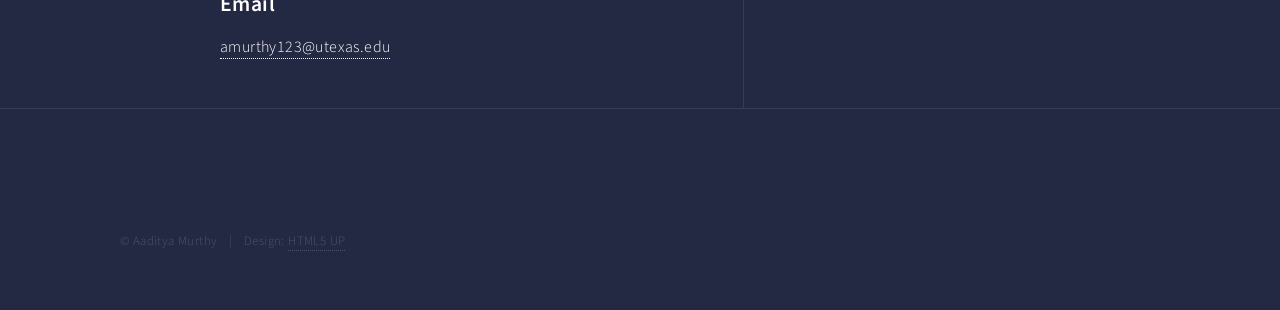
==== commit 58bd66c5: "added hobbies" ====
--- a/about.html
+++ b/about.html
@@ -50,7 +50,7 @@
 
 									<!-- Content -->
 									<span class="image fit"><img src="images/me.jpg" alt="" /></span>
-									<p>Hi! I'm Aaditya Murthy, a recent CS graduate from The University of Texas at Austin, and currently an SDE I at Amazon and a Master's Computer Science student at Georgia Tech. I'm currently interested in systems and security. In my free time, I like learning about programming and problem solving.<br />
+									<p>Hi! I'm Aaditya Murthy, a recent CS graduate from The University of Texas at Austin, and currently an SDE I at Amazon and a Master's Computer Science student at Georgia Tech. I'm currently interested in systems and security.<br />
 									In terms of programming skills, I am pretty comfortable using languages such as Python, Java, and C/C++. However, I am constantly looking to improve my skillset, and so I am working on becoming fluent in Javascript (and related frameworks, such as React) and Golang.</p>
 
 									<p>I truly believe in utilizing software for the greater good. I believe open-source software can be extremely beneficial for society in the long run.</p>
@@ -61,7 +61,7 @@
 
 									<p>I also really enjoy playing chess. I have played in over 150 tournaments, and have a peak US Chess rating of 1835, a cut below "expert" classification</p>
 
-									<p>You can read more about me and my opinions on my <a href="blog.html">Blog</a></p>
+									<p>In my free time, I like reading, listening to music, playing basketball, and writing. You can read more about me and my thoughts on my <a href="blog.html">Blog</a></p>
 								</div>
 							</section>
 
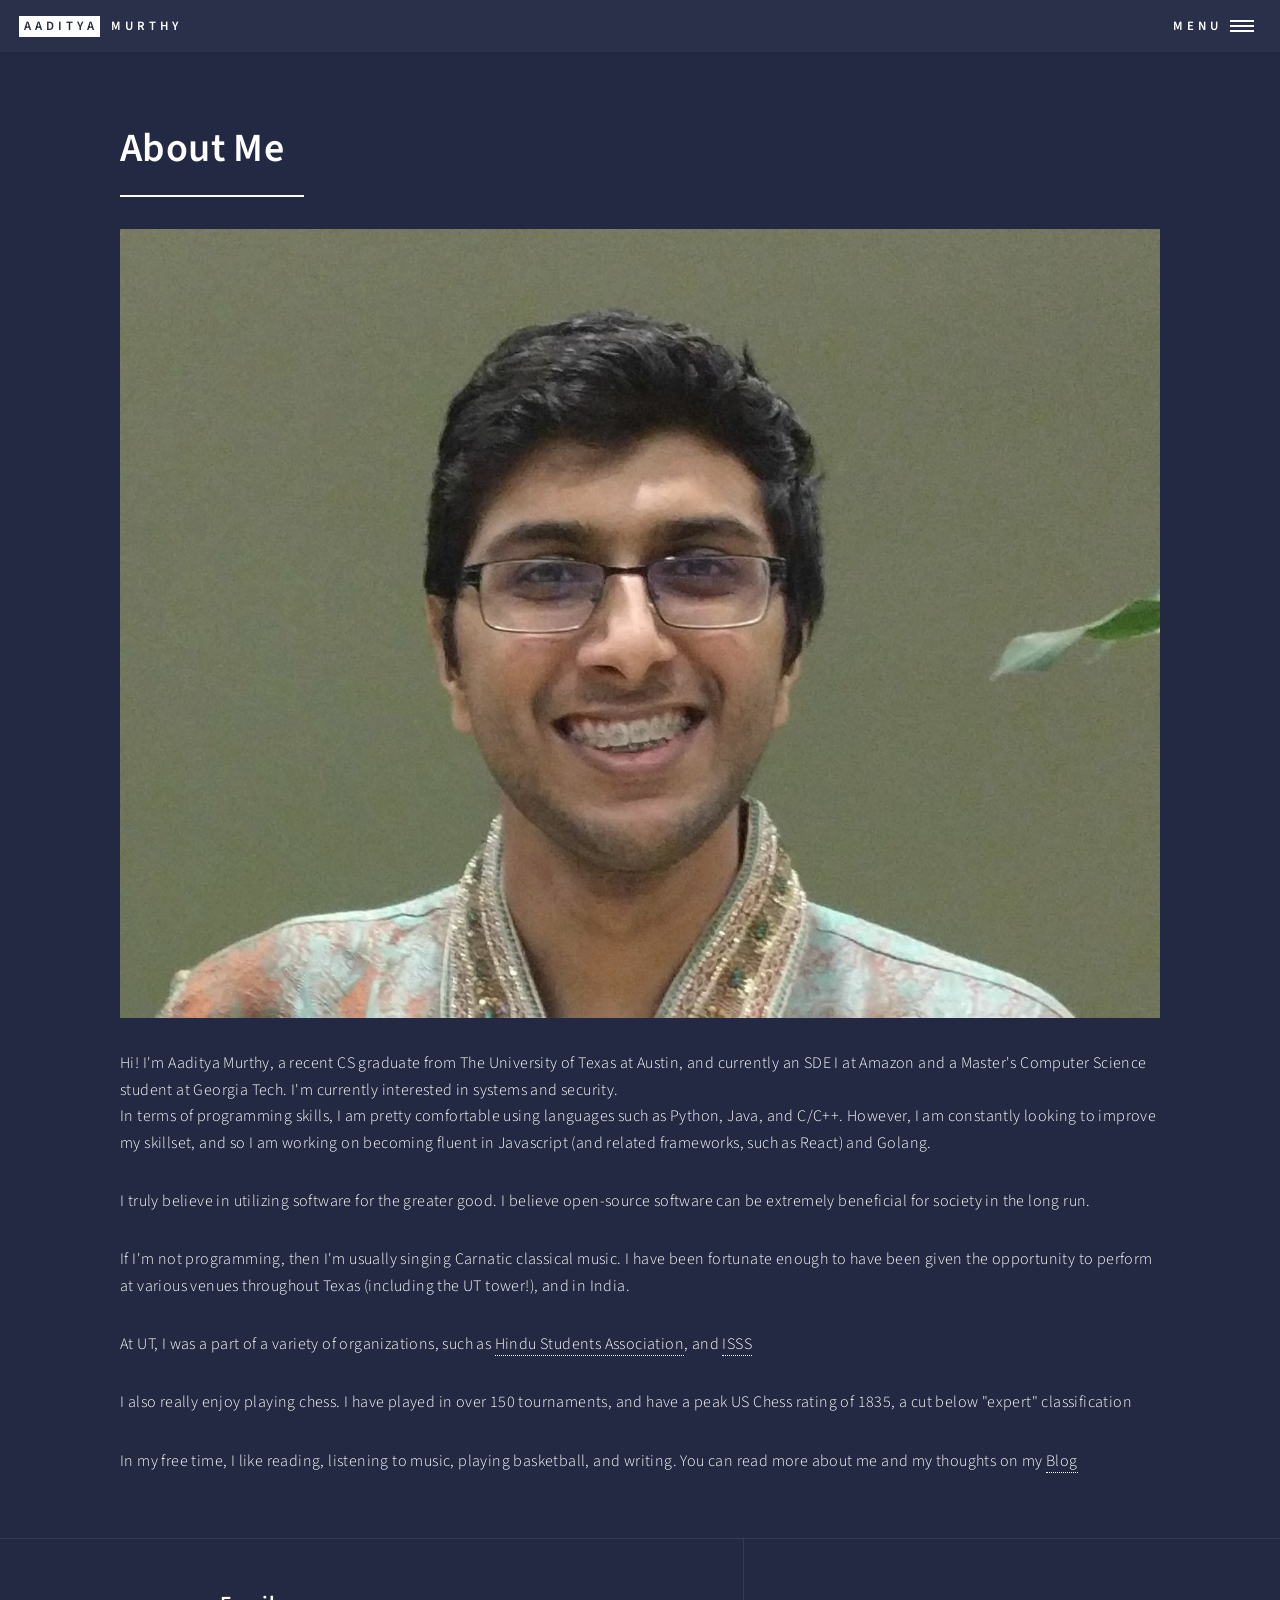
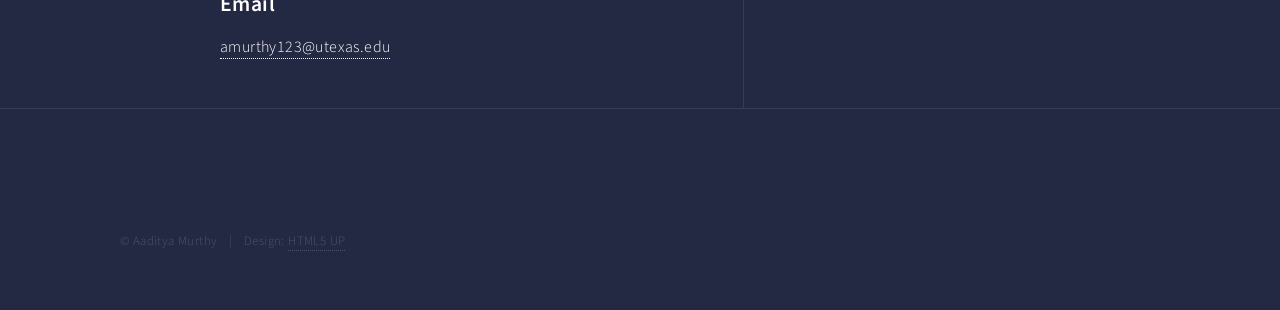
==== commit ca3171bc: "clarified singing type" ====
--- a/about.html
+++ b/about.html
@@ -34,7 +34,7 @@
 							<li><a href="blog.html">Blog</a></li>
 						</ul>
 						<ul class="actions stacked">
-							<li><a href="#" class="button primary fit">Résumé</a></li>
+							<li><a href="assets/files/AadityaResume.pdf" class="button primary fit">Résumé</a></li>
 						</ul>
 					</nav>
 
@@ -55,7 +55,7 @@
 
 									<p>I truly believe in utilizing software for the greater good. I believe open-source software can be extremely beneficial for society in the long run.</p>
 
-									<p>If I'm not programming, then I'm usually singing. I have been fortunate enough to have been given the opportunity to perform at various venues throughout Texas (including the UT tower!), and in India.</p>
+									<p>If I'm not programming, then I'm usually singing Carnatic classical music. I have been fortunate enough to have been given the opportunity to perform at various venues throughout Texas (including the UT tower!), and in India.</p>
 
 									<p>At UT, I was a part of a variety of organizations, such as <a href="https://longhornhsa.org/">Hindu Students Association</a>, and <a href="https://www.isss.io">ISSS</a></p>
 
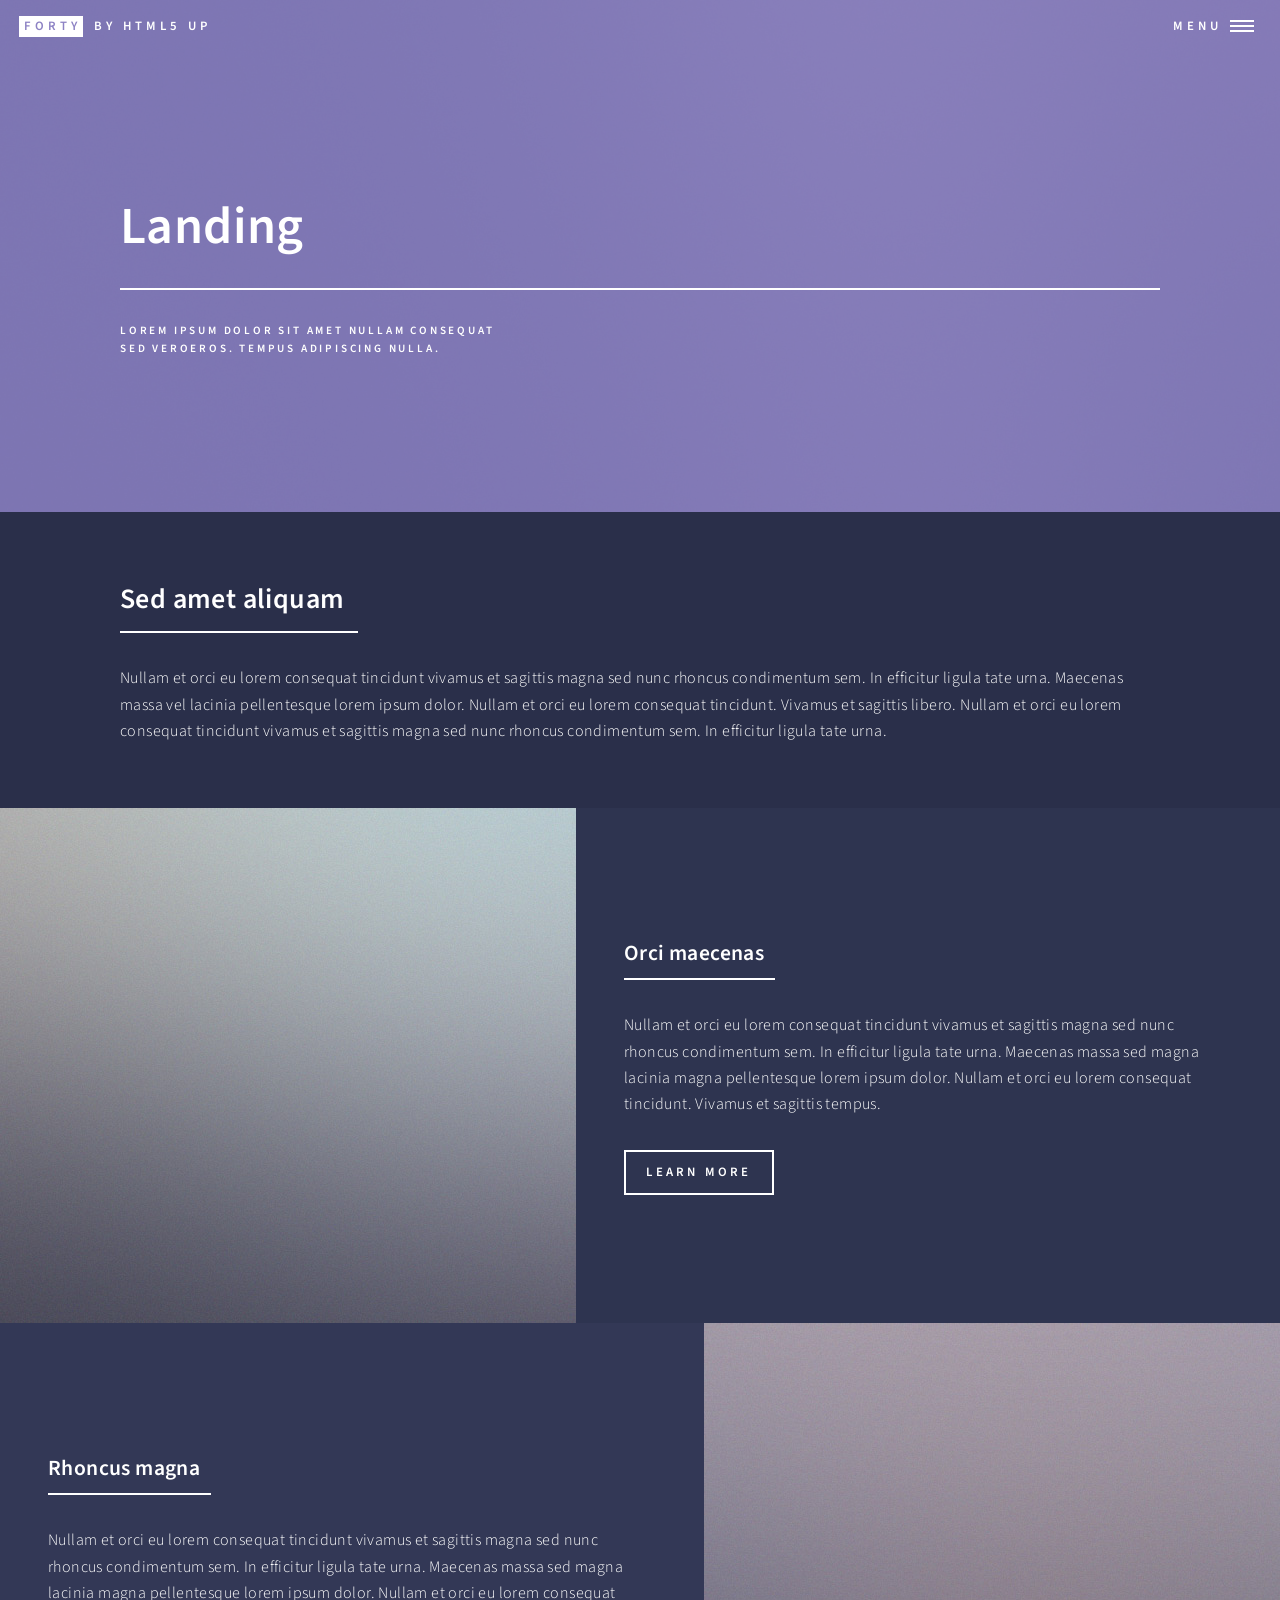
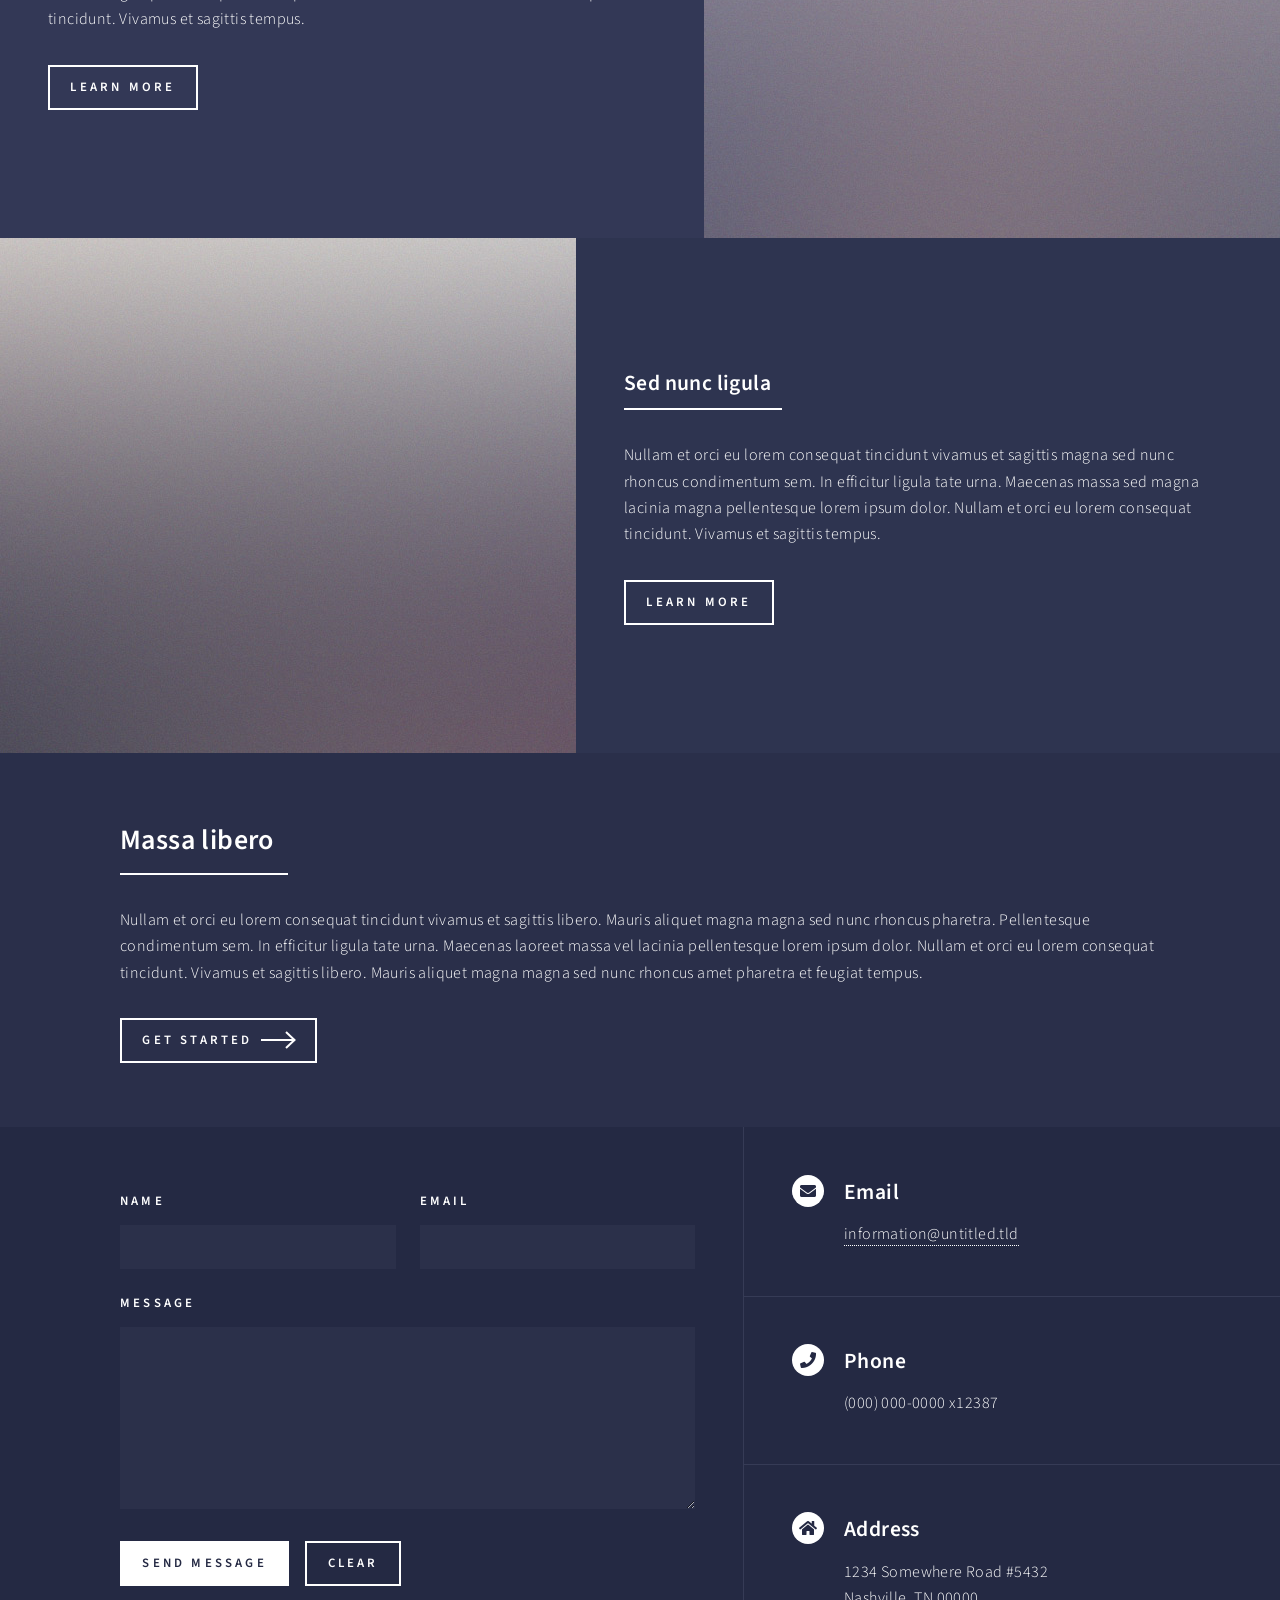
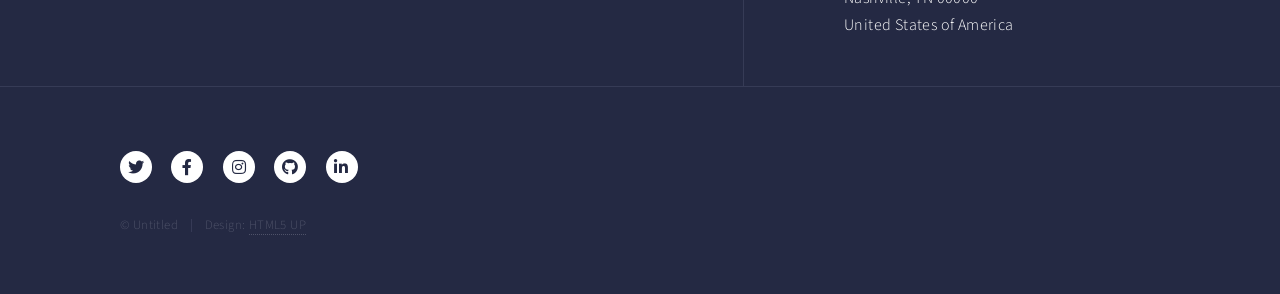
==== commit ad46b277: "added about page" ====
--- a/about.html
+++ b/about.html
@@ -6,7 +6,7 @@
 -->
 <html>
 	<head>
-		<title>Aaditya Murthy</title>
+		<title>About Me</title>
 		<meta charset="utf-8" />
 		<meta name="viewport" content="width=device-width, initial-scale=1, user-scalable=no" />
 		<link rel="stylesheet" href="assets/css/main.css" />
@@ -18,8 +18,9 @@
 			<div id="wrapper">
 
 				<!-- Header -->
-					<header id="header">
-						<a href="index.html" class="logo"><strong>Aaditya</strong> <span>Murthy</span></a>
+				<!-- Note: The "styleN" class below should match that of the banner element. -->
+					<header id="header" class="alt style2">
+						<a href="index.html" class="logo"><strong>Forty</strong> <span>by HTML5 UP</span></a>
 						<nav>
 							<a href="#menu">Menu</a>
 						</nav>
@@ -29,39 +30,108 @@
 					<nav id="menu">
 						<ul class="links">
 							<li><a href="index.html">Home</a></li>
-							<li><a href="about.html">About Me</a></li>
-							<li><a href="coursework.html">Coursework</a></li>
-							<li><a href="blog.html">Blog</a></li>
+							<li><a href="about.html">Landing</a></li>
+							<li><a href="generic.html">Generic</a></li>
+							<li><a href="elements.html">Elements</a></li>
 						</ul>
 						<ul class="actions stacked">
-							<li><a href="assets/files/AadityaResume.pdf" class="button primary fit">Résumé</a></li>
+							<li><a href="#" class="button primary fit">Get Started</a></li>
+							<li><a href="#" class="button fit">Log In</a></li>
 						</ul>
 					</nav>
 
+				<!-- Banner -->
+				<!-- Note: The "styleN" class below should match that of the header element. -->
+					<section id="banner" class="style2">
+						<div class="inner">
+							<span class="image">
+								<img src="images/pic07.jpg" alt="" />
+							</span>
+							<header class="major">
+								<h1>Landing</h1>
+							</header>
+							<div class="content">
+								<p>Lorem ipsum dolor sit amet nullam consequat<br />
+								sed veroeros. tempus adipiscing nulla.</p>
+							</div>
+						</div>
+					</section>
+
 				<!-- Main -->
-					<div id="main" class="alt">
+					<div id="main">
 
 						<!-- One -->
 							<section id="one">
 								<div class="inner">
 									<header class="major">
-										<h1>About Me</h1>
+										<h2>Sed amet aliquam</h2>
 									</header>
-
-									<!-- Content -->
-									<span class="image fit"><img src="images/me.jpg" alt="" /></span>
-									<p>Hi! I'm Aaditya Murthy, a recent CS graduate from The University of Texas at Austin, and currently an SDE I at Amazon and a Master's Computer Science student at Georgia Tech. I'm currently interested in systems and security.<br />
-									In terms of programming skills, I am pretty comfortable using languages such as Python, Java, and C/C++. However, I am constantly looking to improve my skillset, and so I am working on becoming fluent in Javascript (and related frameworks, such as React) and Golang.</p>
-
-									<p>I truly believe in utilizing software for the greater good. I believe open-source software can be extremely beneficial for society in the long run.</p>
-
-									<p>If I'm not programming, then I'm usually singing Carnatic classical music. I have been fortunate enough to have been given the opportunity to perform at various venues throughout Texas (including the UT tower!), and in India.</p>
-
-									<p>At UT, I was a part of a variety of organizations, such as <a href="https://longhornhsa.org/">Hindu Students Association</a>, and <a href="https://www.isss.io">ISSS</a></p>
-
-									<p>I also really enjoy playing chess. I have played in over 150 tournaments, and have a peak US Chess rating of 1835, a cut below "expert" classification</p>
-
-									<p>In my free time, I like reading, listening to music, playing basketball, and writing. You can read more about me and my thoughts on my <a href="blog.html">Blog</a></p>
+									<p>Nullam et orci eu lorem consequat tincidunt vivamus et sagittis magna sed nunc rhoncus condimentum sem. In efficitur ligula tate urna. Maecenas massa vel lacinia pellentesque lorem ipsum dolor. Nullam et orci eu lorem consequat tincidunt. Vivamus et sagittis libero. Nullam et orci eu lorem consequat tincidunt vivamus et sagittis magna sed nunc rhoncus condimentum sem. In efficitur ligula tate urna.</p>
+								</div>
+							</section>
+
+						<!-- Two -->
+							<section id="two" class="spotlights">
+								<section>
+									<a href="generic.html" class="image">
+										<img src="images/pic08.jpg" alt="" data-position="center center" />
+									</a>
+									<div class="content">
+										<div class="inner">
+											<header class="major">
+												<h3>Orci maecenas</h3>
+											</header>
+											<p>Nullam et orci eu lorem consequat tincidunt vivamus et sagittis magna sed nunc rhoncus condimentum sem. In efficitur ligula tate urna. Maecenas massa sed magna lacinia magna pellentesque lorem ipsum dolor. Nullam et orci eu lorem consequat tincidunt. Vivamus et sagittis tempus.</p>
+											<ul class="actions">
+												<li><a href="generic.html" class="button">Learn more</a></li>
+											</ul>
+										</div>
+									</div>
+								</section>
+								<section>
+									<a href="generic.html" class="image">
+										<img src="images/pic09.jpg" alt="" data-position="top center" />
+									</a>
+									<div class="content">
+										<div class="inner">
+											<header class="major">
+												<h3>Rhoncus magna</h3>
+											</header>
+											<p>Nullam et orci eu lorem consequat tincidunt vivamus et sagittis magna sed nunc rhoncus condimentum sem. In efficitur ligula tate urna. Maecenas massa sed magna lacinia magna pellentesque lorem ipsum dolor. Nullam et orci eu lorem consequat tincidunt. Vivamus et sagittis tempus.</p>
+											<ul class="actions">
+												<li><a href="generic.html" class="button">Learn more</a></li>
+											</ul>
+										</div>
+									</div>
+								</section>
+								<section>
+									<a href="generic.html" class="image">
+										<img src="images/pic10.jpg" alt="" data-position="25% 25%" />
+									</a>
+									<div class="content">
+										<div class="inner">
+											<header class="major">
+												<h3>Sed nunc ligula</h3>
+											</header>
+											<p>Nullam et orci eu lorem consequat tincidunt vivamus et sagittis magna sed nunc rhoncus condimentum sem. In efficitur ligula tate urna. Maecenas massa sed magna lacinia magna pellentesque lorem ipsum dolor. Nullam et orci eu lorem consequat tincidunt. Vivamus et sagittis tempus.</p>
+											<ul class="actions">
+												<li><a href="generic.html" class="button">Learn more</a></li>
+											</ul>
+										</div>
+									</div>
+								</section>
+							</section>
+
+						<!-- Three -->
+							<section id="three">
+								<div class="inner">
+									<header class="major">
+										<h2>Massa libero</h2>
+									</header>
+									<p>Nullam et orci eu lorem consequat tincidunt vivamus et sagittis libero. Mauris aliquet magna magna sed nunc rhoncus pharetra. Pellentesque condimentum sem. In efficitur ligula tate urna. Maecenas laoreet massa vel lacinia pellentesque lorem ipsum dolor. Nullam et orci eu lorem consequat tincidunt. Vivamus et sagittis libero. Mauris aliquet magna magna sed nunc rhoncus amet pharetra et feugiat tempus.</p>
+									<ul class="actions">
+										<li><a href="generic.html" class="button next">Get Started</a></li>
+									</ul>
 								</div>
 							</section>
 
@@ -70,12 +140,50 @@
 				<!-- Contact -->
 					<section id="contact">
 						<div class="inner">
+							<section>
+								<form method="post" action="#">
+									<div class="fields">
+										<div class="field half">
+											<label for="name">Name</label>
+											<input type="text" name="name" id="name" />
+										</div>
+										<div class="field half">
+											<label for="email">Email</label>
+											<input type="text" name="email" id="email" />
+										</div>
+										<div class="field">
+											<label for="message">Message</label>
+											<textarea name="message" id="message" rows="6"></textarea>
+										</div>
+									</div>
+									<ul class="actions">
+										<li><input type="submit" value="Send Message" class="primary" /></li>
+										<li><input type="reset" value="Clear" /></li>
+									</ul>
+								</form>
+							</section>
 							<section class="split">
 								<section>
 									<div class="contact-method">
-										<span class="icon alt fa-envelope"></span>
+										<span class="icon solid alt fa-envelope"></span>
 										<h3>Email</h3>
-										<a href="mailto:amurthy123@utexas.edu">amurthy123@utexas.edu</a>
+										<a href="#">information@untitled.tld</a>
+									</div>
+								</section>
+								<section>
+									<div class="contact-method">
+										<span class="icon solid alt fa-phone"></span>
+										<h3>Phone</h3>
+										<span>(000) 000-0000 x12387</span>
+									</div>
+								</section>
+								<section>
+									<div class="contact-method">
+										<span class="icon solid alt fa-home"></span>
+										<h3>Address</h3>
+										<span>1234 Somewhere Road #5432<br />
+										Nashville, TN 00000<br />
+										United States of America</span>
 									</div>
 								</section>
 							</section>
@@ -86,11 +194,14 @@
 					<footer id="footer">
 						<div class="inner">
 							<ul class="icons">
-								<li><a href="https://www.github.com/aadi123" class="icon alt fa-github"><span class="label">GitHub</span></a></li>
-								<li><a href="https://www.linkedin.com/in/aaditya-murthy-2a299265" class="icon alt fa-linkedin"><span class="label">LinkedIn</span></a></li>
+								<li><a href="#" class="icon brands alt fa-twitter"><span class="label">Twitter</span></a></li>
+								<li><a href="#" class="icon brands alt fa-facebook-f"><span class="label">Facebook</span></a></li>
+								<li><a href="#" class="icon brands alt fa-instagram"><span class="label">Instagram</span></a></li>
+								<li><a href="#" class="icon brands alt fa-github"><span class="label">GitHub</span></a></li>
+								<li><a href="#" class="icon brands alt fa-linkedin-in"><span class="label">LinkedIn</span></a></li>
 							</ul>
 							<ul class="copyright">
-								<li>&copy; Aaditya Murthy</li><li>Design: <a href="https://html5up.net">HTML5 UP</a></li>
+								<li>&copy; Untitled</li><li>Design: <a href="https://html5up.net">HTML5 UP</a></li>
 							</ul>
 						</div>
 					</footer>
@@ -107,4 +218,4 @@
 			<script src="assets/js/main.js"></script>
 
 	</body>
-</html>
+</html>
--- a/assets/css/main.css
+++ b/assets/css/main.css
@@ -1,4 +1,4 @@
-@import url(font-awesome.min.css);
+@import url(fontawesome-all.min.css);
 @import url("https://fonts.googleapis.com/css?family=Source+Sans+Pro:300,300italic,600,600italic");
 
 /*
@@ -341,19 +341,19 @@
 		}
 
 		.row > .col-1 {
-			width: 8.3333333333%;
+			width: 8.33333%;
 		}
 
 		.row > .off-1 {
-			margin-left: 8.3333333333%;
+			margin-left: 8.33333%;
 		}
 
 		.row > .col-2 {
-			width: 16.6666666667%;
+			width: 16.66667%;
 		}
 
 		.row > .off-2 {
-			margin-left: 16.6666666667%;
+			margin-left: 16.66667%;
 		}
 
 		.row > .col-3 {
@@ -365,19 +365,19 @@
 		}
 
 		.row > .col-4 {
-			width: 33.3333333333%;
+			width: 33.33333%;
 		}
 
 		.row > .off-4 {
-			margin-left: 33.3333333333%;
+			margin-left: 33.33333%;
 		}
 
 		.row > .col-5 {
-			width: 41.6666666667%;
+			width: 41.66667%;
 		}
 
 		.row > .off-5 {
-			margin-left: 41.6666666667%;
+			margin-left: 41.66667%;
 		}
 
 		.row > .col-6 {
@@ -389,19 +389,19 @@
 		}
 
 		.row > .col-7 {
-			width: 58.3333333333%;
+			width: 58.33333%;
 		}
 
 		.row > .off-7 {
-			margin-left: 58.3333333333%;
+			margin-left: 58.33333%;
 		}
 
 		.row > .col-8 {
-			width: 66.6666666667%;
+			width: 66.66667%;
 		}
 
 		.row > .off-8 {
-			margin-left: 66.6666666667%;
+			margin-left: 66.66667%;
 		}
 
 		.row > .col-9 {
@@ -413,19 +413,19 @@
 		}
 
 		.row > .col-10 {
-			width: 83.3333333333%;
+			width: 83.33333%;
 		}
 
 		.row > .off-10 {
-			margin-left: 83.3333333333%;
+			margin-left: 83.33333%;
 		}
 
 		.row > .col-11 {
-			width: 91.6666666667%;
+			width: 91.66667%;
 		}
 
 		.row > .off-11 {
-			margin-left: 91.6666666667%;
+			margin-left: 91.66667%;
 		}
 
 		.row > .col-12 {
@@ -584,19 +584,19 @@
 				}
 
 				.row > .col-1-xlarge {
-					width: 8.3333333333%;
+					width: 8.33333%;
 				}
 
 				.row > .off-1-xlarge {
-					margin-left: 8.3333333333%;
+					margin-left: 8.33333%;
 				}
 
 				.row > .col-2-xlarge {
-					width: 16.6666666667%;
+					width: 16.66667%;
 				}
 
 				.row > .off-2-xlarge {
-					margin-left: 16.6666666667%;
+					margin-left: 16.66667%;
 				}
 
 				.row > .col-3-xlarge {
@@ -608,19 +608,19 @@
 				}
 
 				.row > .col-4-xlarge {
-					width: 33.3333333333%;
+					width: 33.33333%;
 				}
 
 				.row > .off-4-xlarge {
-					margin-left: 33.3333333333%;
+					margin-left: 33.33333%;
 				}
 
 				.row > .col-5-xlarge {
-					width: 41.6666666667%;
+					width: 41.66667%;
 				}
 
 				.row > .off-5-xlarge {
-					margin-left: 41.6666666667%;
+					margin-left: 41.66667%;
 				}
 
 				.row > .col-6-xlarge {
@@ -632,19 +632,19 @@
 				}
 
 				.row > .col-7-xlarge {
-					width: 58.3333333333%;
+					width: 58.33333%;
 				}
 
 				.row > .off-7-xlarge {
-					margin-left: 58.3333333333%;
+					margin-left: 58.33333%;
 				}
 
 				.row > .col-8-xlarge {
-					width: 66.6666666667%;
+					width: 66.66667%;
 				}
 
 				.row > .off-8-xlarge {
-					margin-left: 66.6666666667%;
+					margin-left: 66.66667%;
 				}
 
 				.row > .col-9-xlarge {
@@ -656,19 +656,19 @@
 				}
 
 				.row > .col-10-xlarge {
-					width: 83.3333333333%;
+					width: 83.33333%;
 				}
 
 				.row > .off-10-xlarge {
-					margin-left: 83.3333333333%;
+					margin-left: 83.33333%;
 				}
 
 				.row > .col-11-xlarge {
-					width: 91.6666666667%;
+					width: 91.66667%;
 				}
 
 				.row > .off-11-xlarge {
-					margin-left: 91.6666666667%;
+					margin-left: 91.66667%;
 				}
 
 				.row > .col-12-xlarge {
@@ -829,19 +829,19 @@
 				}
 
 				.row > .col-1-large {
-					width: 8.3333333333%;
+					width: 8.33333%;
 				}
 
 				.row > .off-1-large {
-					margin-left: 8.3333333333%;
+					margin-left: 8.33333%;
 				}
 
 				.row > .col-2-large {
-					width: 16.6666666667%;
+					width: 16.66667%;
 				}
 
 				.row > .off-2-large {
-					margin-left: 16.6666666667%;
+					margin-left: 16.66667%;
 				}
 
 				.row > .col-3-large {
@@ -853,19 +853,19 @@
 				}
 
 				.row > .col-4-large {
-					width: 33.3333333333%;
+					width: 33.33333%;
 				}
 
 				.row > .off-4-large {
-					margin-left: 33.3333333333%;
+					margin-left: 33.33333%;
 				}
 
 				.row > .col-5-large {
-					width: 41.6666666667%;
+					width: 41.66667%;
 				}
 
 				.row > .off-5-large {
-					margin-left: 41.6666666667%;
+					margin-left: 41.66667%;
 				}
 
 				.row > .col-6-large {
@@ -877,19 +877,19 @@
 				}
 
 				.row > .col-7-large {
-					width: 58.3333333333%;
+					width: 58.33333%;
 				}
 
 				.row > .off-7-large {
-					margin-left: 58.3333333333%;
+					margin-left: 58.33333%;
 				}
 
 				.row > .col-8-large {
-					width: 66.6666666667%;
+					width: 66.66667%;
 				}
 
 				.row > .off-8-large {
-					margin-left: 66.6666666667%;
+					margin-left: 66.66667%;
 				}
 
 				.row > .col-9-large {
@@ -901,19 +901,19 @@
 				}
 
 				.row > .col-10-large {
-					width: 83.3333333333%;
+					width: 83.33333%;
 				}
 
 				.row > .off-10-large {
-					margin-left: 83.3333333333%;
+					margin-left: 83.33333%;
 				}
 
 				.row > .col-11-large {
-					width: 91.6666666667%;
+					width: 91.66667%;
 				}
 
 				.row > .off-11-large {
-					margin-left: 91.6666666667%;
+					margin-left: 91.66667%;
 				}
 
 				.row > .col-12-large {
@@ -1074,19 +1074,19 @@
 				}
 
 				.row > .col-1-medium {
-					width: 8.3333333333%;
+					width: 8.33333%;
 				}
 
 				.row > .off-1-medium {
-					margin-left: 8.3333333333%;
+					margin-left: 8.33333%;
 				}
 
 				.row > .col-2-medium {
-					width: 16.6666666667%;
+					width: 16.66667%;
 				}
 
 				.row > .off-2-medium {
-					margin-left: 16.6666666667%;
+					margin-left: 16.66667%;
 				}
 
 				.row > .col-3-medium {
@@ -1098,19 +1098,19 @@
 				}
 
 				.row > .col-4-medium {
-					width: 33.3333333333%;
+					width: 33.33333%;
 				}
 
 				.row > .off-4-medium {
-					margin-left: 33.3333333333%;
+					margin-left: 33.33333%;
 				}
 
 				.row > .col-5-medium {
-					width: 41.6666666667%;
+					width: 41.66667%;
 				}
 
 				.row > .off-5-medium {
-					margin-left: 41.6666666667%;
+					margin-left: 41.66667%;
 				}
 
 				.row > .col-6-medium {
@@ -1122,19 +1122,19 @@
 				}
 
 				.row > .col-7-medium {
-					width: 58.3333333333%;
+					width: 58.33333%;
 				}
 
 				.row > .off-7-medium {
-					margin-left: 58.3333333333%;
+					margin-left: 58.33333%;
 				}
 
 				.row > .col-8-medium {
-					width: 66.6666666667%;
+					width: 66.66667%;
 				}
 
 				.row > .off-8-medium {
-					margin-left: 66.6666666667%;
+					margin-left: 66.66667%;
 				}
 
 				.row > .col-9-medium {
@@ -1146,19 +1146,19 @@
 				}
 
 				.row > .col-10-medium {
-					width: 83.3333333333%;
+					width: 83.33333%;
 				}
 
 				.row > .off-10-medium {
-					margin-left: 83.3333333333%;
+					margin-left: 83.33333%;
 				}
 
 				.row > .col-11-medium {
-					width: 91.6666666667%;
+					width: 91.66667%;
 				}
 
 				.row > .off-11-medium {
-					margin-left: 91.6666666667%;
+					margin-left: 91.66667%;
 				}
 
 				.row > .col-12-medium {
@@ -1319,19 +1319,19 @@
 				}
 
 				.row > .col-1-small {
-					width: 8.3333333333%;
+					width: 8.33333%;
 				}
 
 				.row > .off-1-small {
-					margin-left: 8.3333333333%;
+					margin-left: 8.33333%;
 				}
 
 				.row > .col-2-small {
-					width: 16.6666666667%;
+					width: 16.66667%;
 				}
 
 				.row > .off-2-small {
-					margin-left: 16.6666666667%;
+					margin-left: 16.66667%;
 				}
 
 				.row > .col-3-small {
@@ -1343,19 +1343,19 @@
 				}
 
 				.row > .col-4-small {
-					width: 33.3333333333%;
+					width: 33.33333%;
 				}
 
 				.row > .off-4-small {
-					margin-left: 33.3333333333%;
+					margin-left: 33.33333%;
 				}
 
 				.row > .col-5-small {
-					width: 41.6666666667%;
+					width: 41.66667%;
 				}
 
 				.row > .off-5-small {
-					margin-left: 41.6666666667%;
+					margin-left: 41.66667%;
 				}
 
 				.row > .col-6-small {
@@ -1367,19 +1367,19 @@
 				}
 
 				.row > .col-7-small {
-					width: 58.3333333333%;
+					width: 58.33333%;
 				}
 
 				.row > .off-7-small {
-					margin-left: 58.3333333333%;
+					margin-left: 58.33333%;
 				}
 
 				.row > .col-8-small {
-					width: 66.6666666667%;
+					width: 66.66667%;
 				}
 
 				.row > .off-8-small {
-					margin-left: 66.6666666667%;
+					margin-left: 66.66667%;
 				}
 
 				.row > .col-9-small {
@@ -1391,19 +1391,19 @@
 				}
 
 				.row > .col-10-small {
-					width: 83.3333333333%;
+					width: 83.33333%;
 				}
 
 				.row > .off-10-small {
-					margin-left: 83.3333333333%;
+					margin-left: 83.33333%;
 				}
 
 				.row > .col-11-small {
-					width: 91.6666666667%;
+					width: 91.66667%;
 				}
 
 				.row > .off-11-small {
-					margin-left: 91.6666666667%;
+					margin-left: 91.66667%;
 				}
 
 				.row > .col-12-small {
@@ -1564,19 +1564,19 @@
 				}
 
 				.row > .col-1-xsmall {
-					width: 8.3333333333%;
+					width: 8.33333%;
 				}
 
 				.row > .off-1-xsmall {
-					margin-left: 8.3333333333%;
+					margin-left: 8.33333%;
 				}
 
 				.row > .col-2-xsmall {
-					width: 16.6666666667%;
+					width: 16.66667%;
 				}
 
 				.row > .off-2-xsmall {
-					margin-left: 16.6666666667%;
+					margin-left: 16.66667%;
 				}
 
 				.row > .col-3-xsmall {
@@ -1588,19 +1588,19 @@
 				}
 
 				.row > .col-4-xsmall {
-					width: 33.3333333333%;
+					width: 33.33333%;
 				}
 
 				.row > .off-4-xsmall {
-					margin-left: 33.3333333333%;
+					margin-left: 33.33333%;
 				}
 
 				.row > .col-5-xsmall {
-					width: 41.6666666667%;
+					width: 41.66667%;
 				}
 
 				.row > .off-5-xsmall {
-					margin-left: 41.6666666667%;
+					margin-left: 41.66667%;
 				}
 
 				.row > .col-6-xsmall {
@@ -1612,19 +1612,19 @@
 				}
 
 				.row > .col-7-xsmall {
-					width: 58.3333333333%;
+					width: 58.33333%;
 				}
 
 				.row > .off-7-xsmall {
-					margin-left: 58.3333333333%;
+					margin-left: 58.33333%;
 				}
 
 				.row > .col-8-xsmall {
-					width: 66.6666666667%;
+					width: 66.66667%;
 				}
 
 				.row > .off-8-xsmall {
-					margin-left: 66.6666666667%;
+					margin-left: 66.66667%;
 				}
 
 				.row > .col-9-xsmall {
@@ -1636,19 +1636,19 @@
 				}
 
 				.row > .col-10-xsmall {
-					width: 83.3333333333%;
+					width: 83.33333%;
 				}
 
 				.row > .off-10-xsmall {
-					margin-left: 83.3333333333%;
+					margin-left: 83.33333%;
 				}
 
 				.row > .col-11-xsmall {
-					width: 91.6666666667%;
+					width: 91.66667%;
 				}
 
 				.row > .off-11-xsmall {
-					margin-left: 91.6666666667%;
+					margin-left: 91.66667%;
 				}
 
 				.row > .col-12-xsmall {
@@ -2012,10 +2012,14 @@
 			input[type="radio"] + label:before {
 				-moz-osx-font-smoothing: grayscale;
 				-webkit-font-smoothing: antialiased;
-				font-family: FontAwesome;
+				display: inline-block;
 				font-style: normal;
-				font-weight: normal;
+				font-variant: normal;
+				text-rendering: auto;
+				line-height: 1;
 				text-transform: none !important;
+				font-family: 'Font Awesome 5 Free';
+				font-weight: 900;
 			}
 
 			input[type="checkbox"] + label:before,
@@ -2023,14 +2027,15 @@
 				background: rgba(212, 212, 255, 0.035);
 				content: '';
 				display: inline-block;
-				height: 1.65em;
+				font-size: 0.8em;
+				height: 2.0625em;
 				left: 0;
 				letter-spacing: 0;
-				line-height: 1.58125em;
+				line-height: 2.0625em;
 				position: absolute;
 				text-align: center;
 				top: 0;
-				width: 1.65em;
+				width: 2.0625em;
 			}
 
 		input[type="checkbox"]:checked + label:before,
@@ -2101,14 +2106,30 @@
 		.icon:before {
 			-moz-osx-font-smoothing: grayscale;
 			-webkit-font-smoothing: antialiased;
-			font-family: FontAwesome;
+			display: inline-block;
 			font-style: normal;
-			font-weight: normal;
+			font-variant: normal;
+			text-rendering: auto;
+			line-height: 1;
 			text-transform: none !important;
+			font-family: 'Font Awesome 5 Free';
+			font-weight: 400;
 		}
 
 		.icon > .label {
 			display: none;
+		}
+
+		.icon:before {
+			line-height: inherit;
+		}
+
+		.icon.solid:before {
+			font-weight: 900;
+		}
+
+		.icon.brands:before {
+			font-family: 'Font Awesome 5 Brands';
 		}
 
 		.icon.alt:before {
@@ -3556,7 +3577,7 @@
 			}
 
 				#banner > .inner .content p br {
-					display: none;
+					display: block;
 				}
 
 				#banner.major {
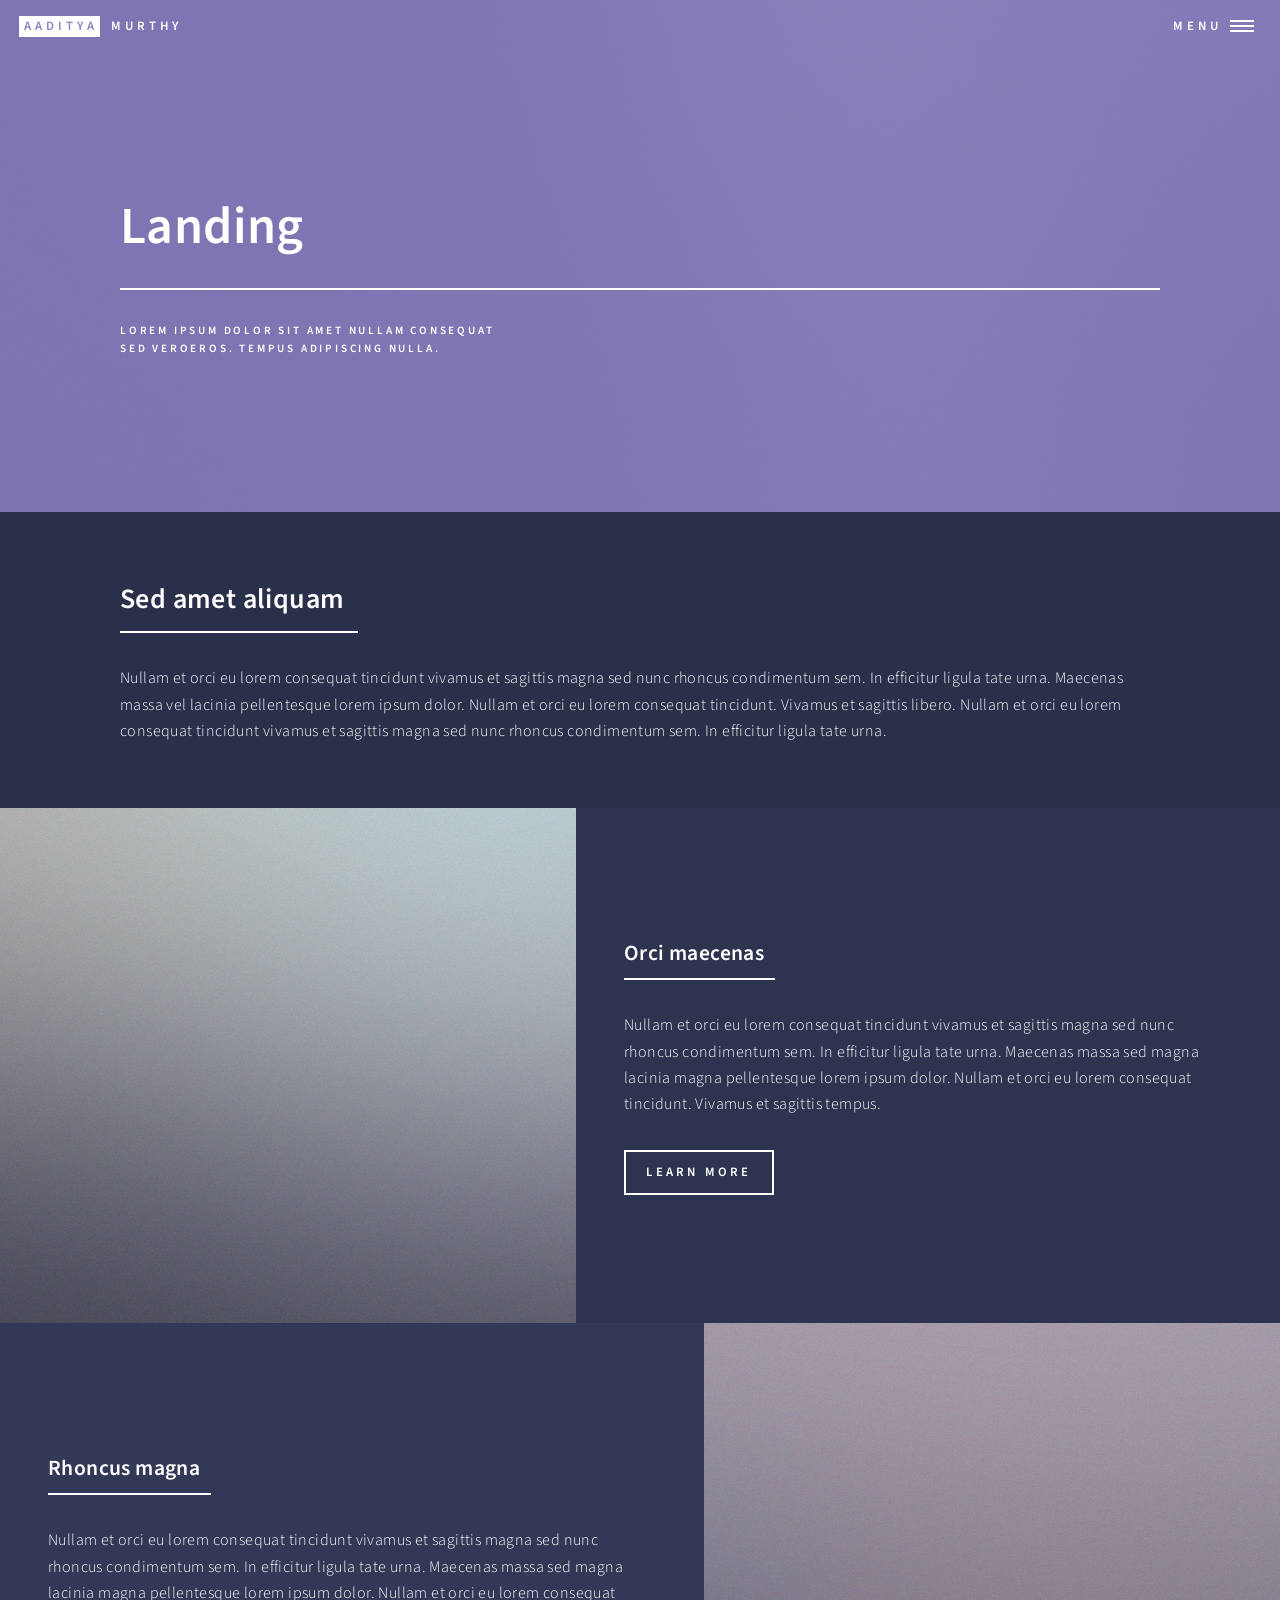
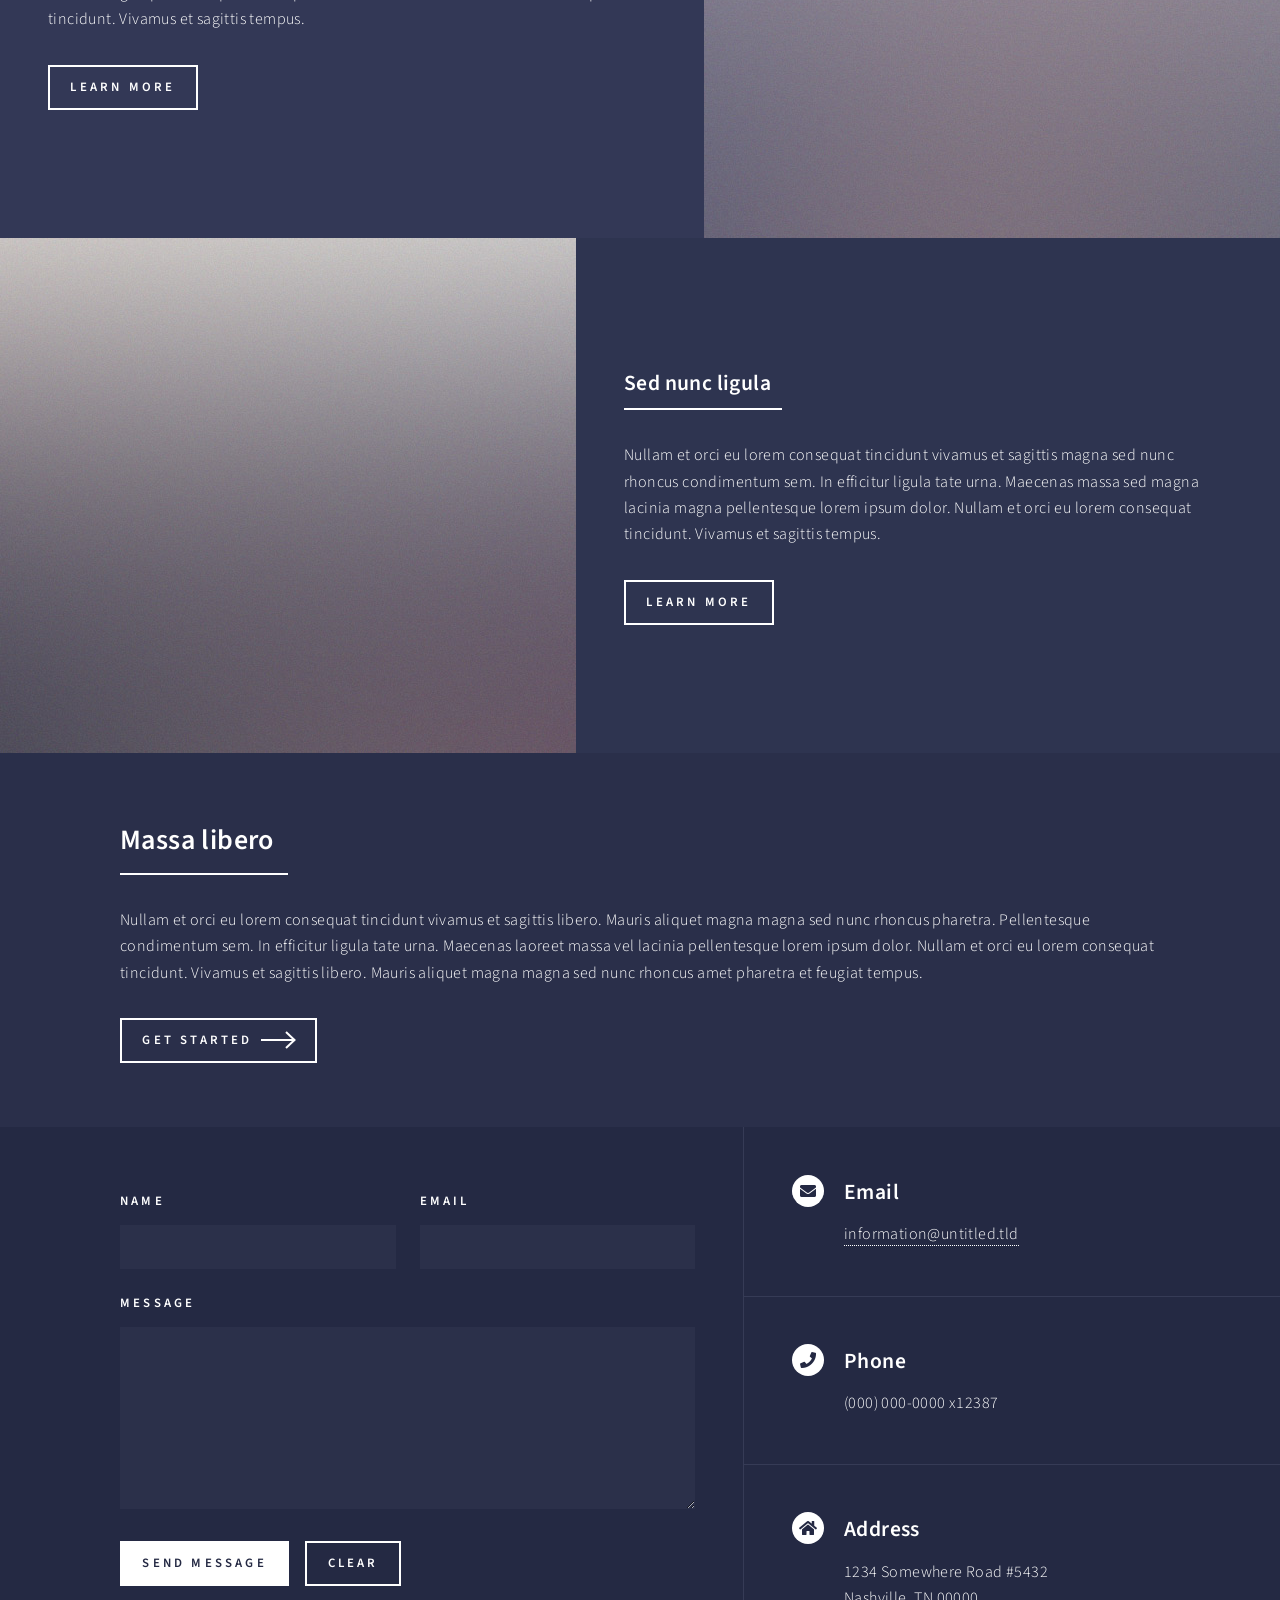
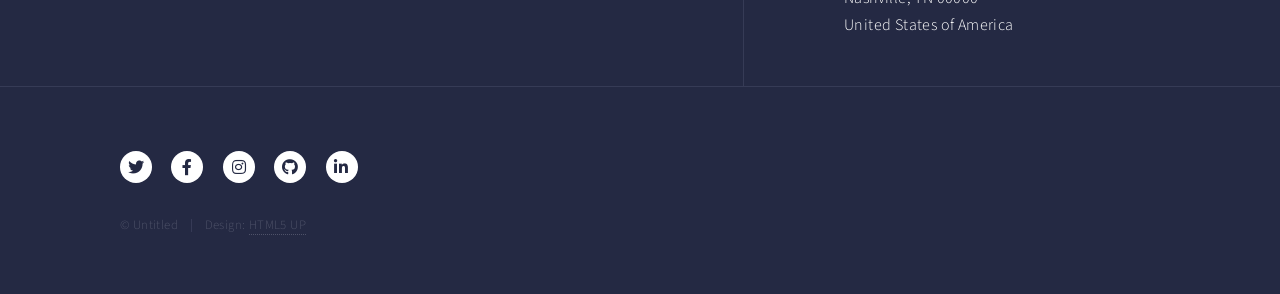
==== commit 37155af3: "changed banner title on about page" ====
--- a/about.html
+++ b/about.html
@@ -20,7 +20,7 @@
 				<!-- Header -->
 				<!-- Note: The "styleN" class below should match that of the banner element. -->
 					<header id="header" class="alt style2">
-						<a href="index.html" class="logo"><strong>Forty</strong> <span>by HTML5 UP</span></a>
+						<a href="index.html" class="logo"><strong>Aaditya</strong> <span>Murthy</span></a>
 						<nav>
 							<a href="#menu">Menu</a>
 						</nav>
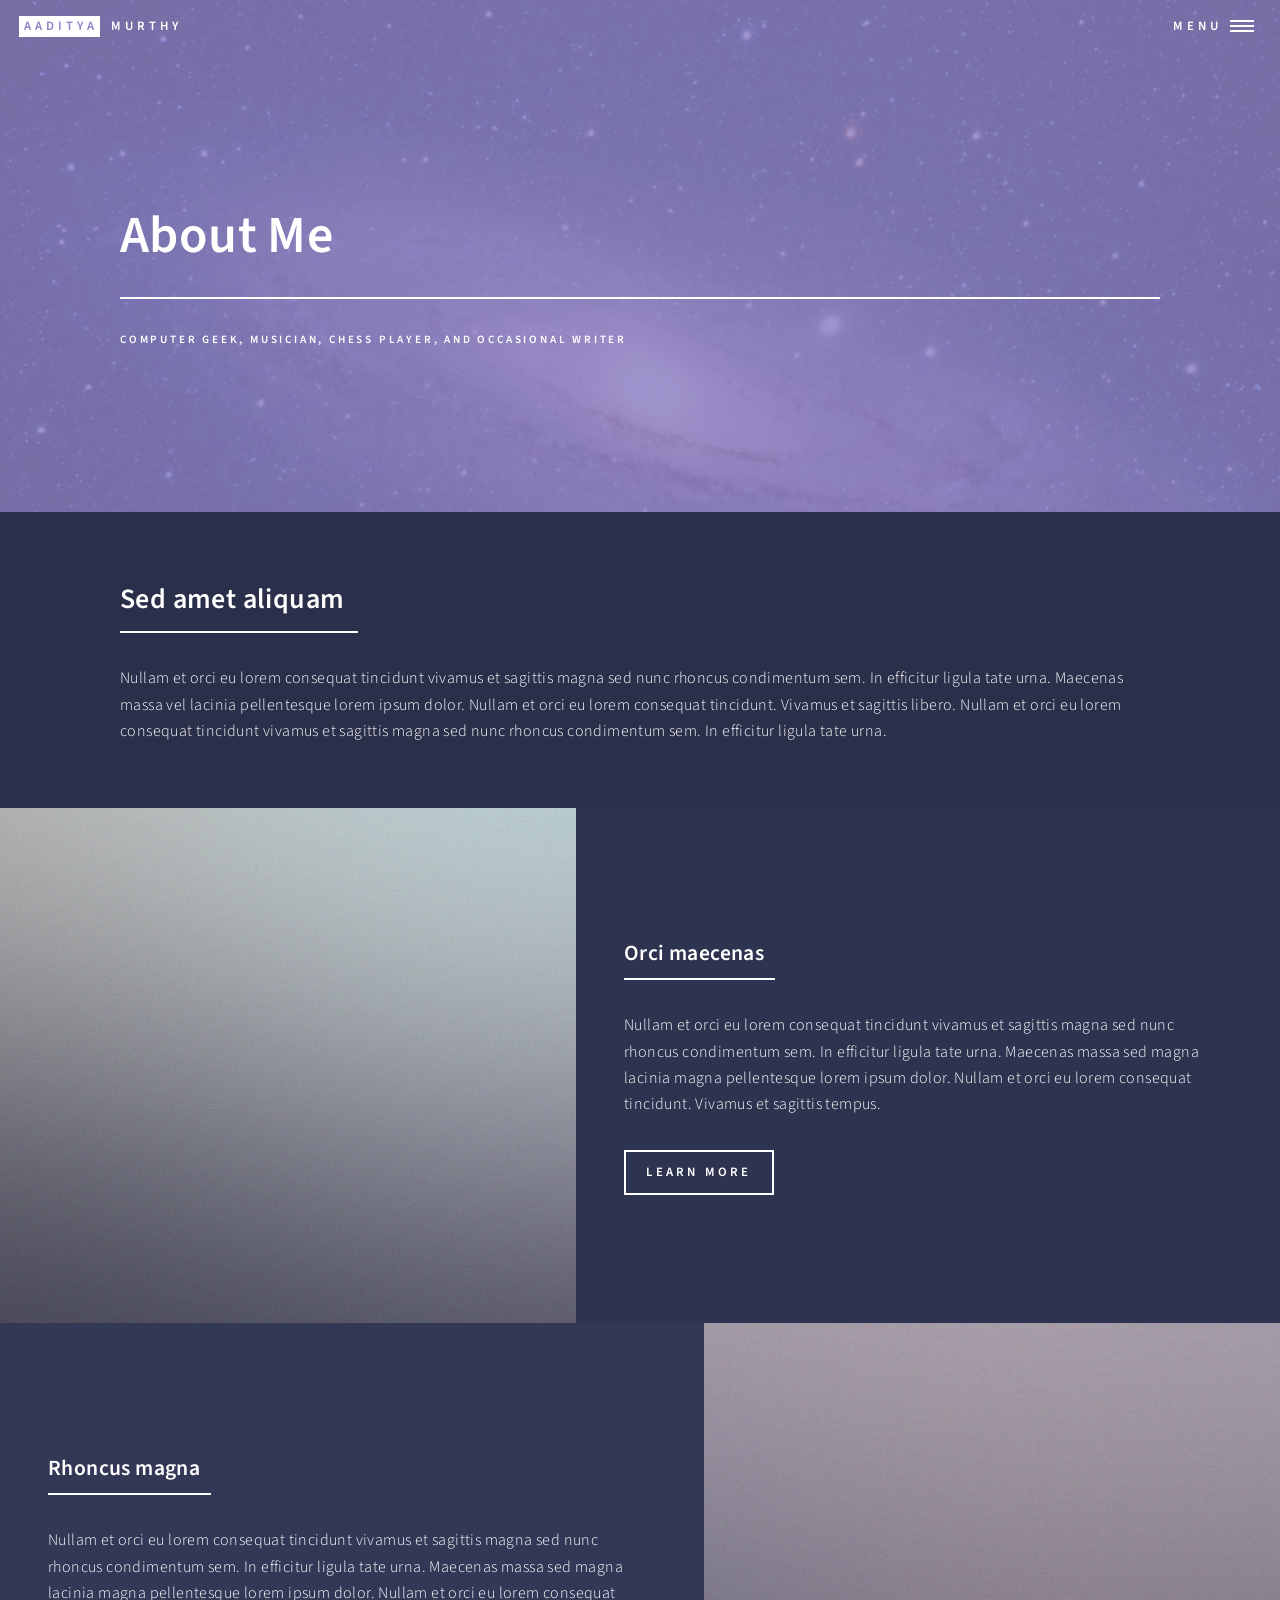
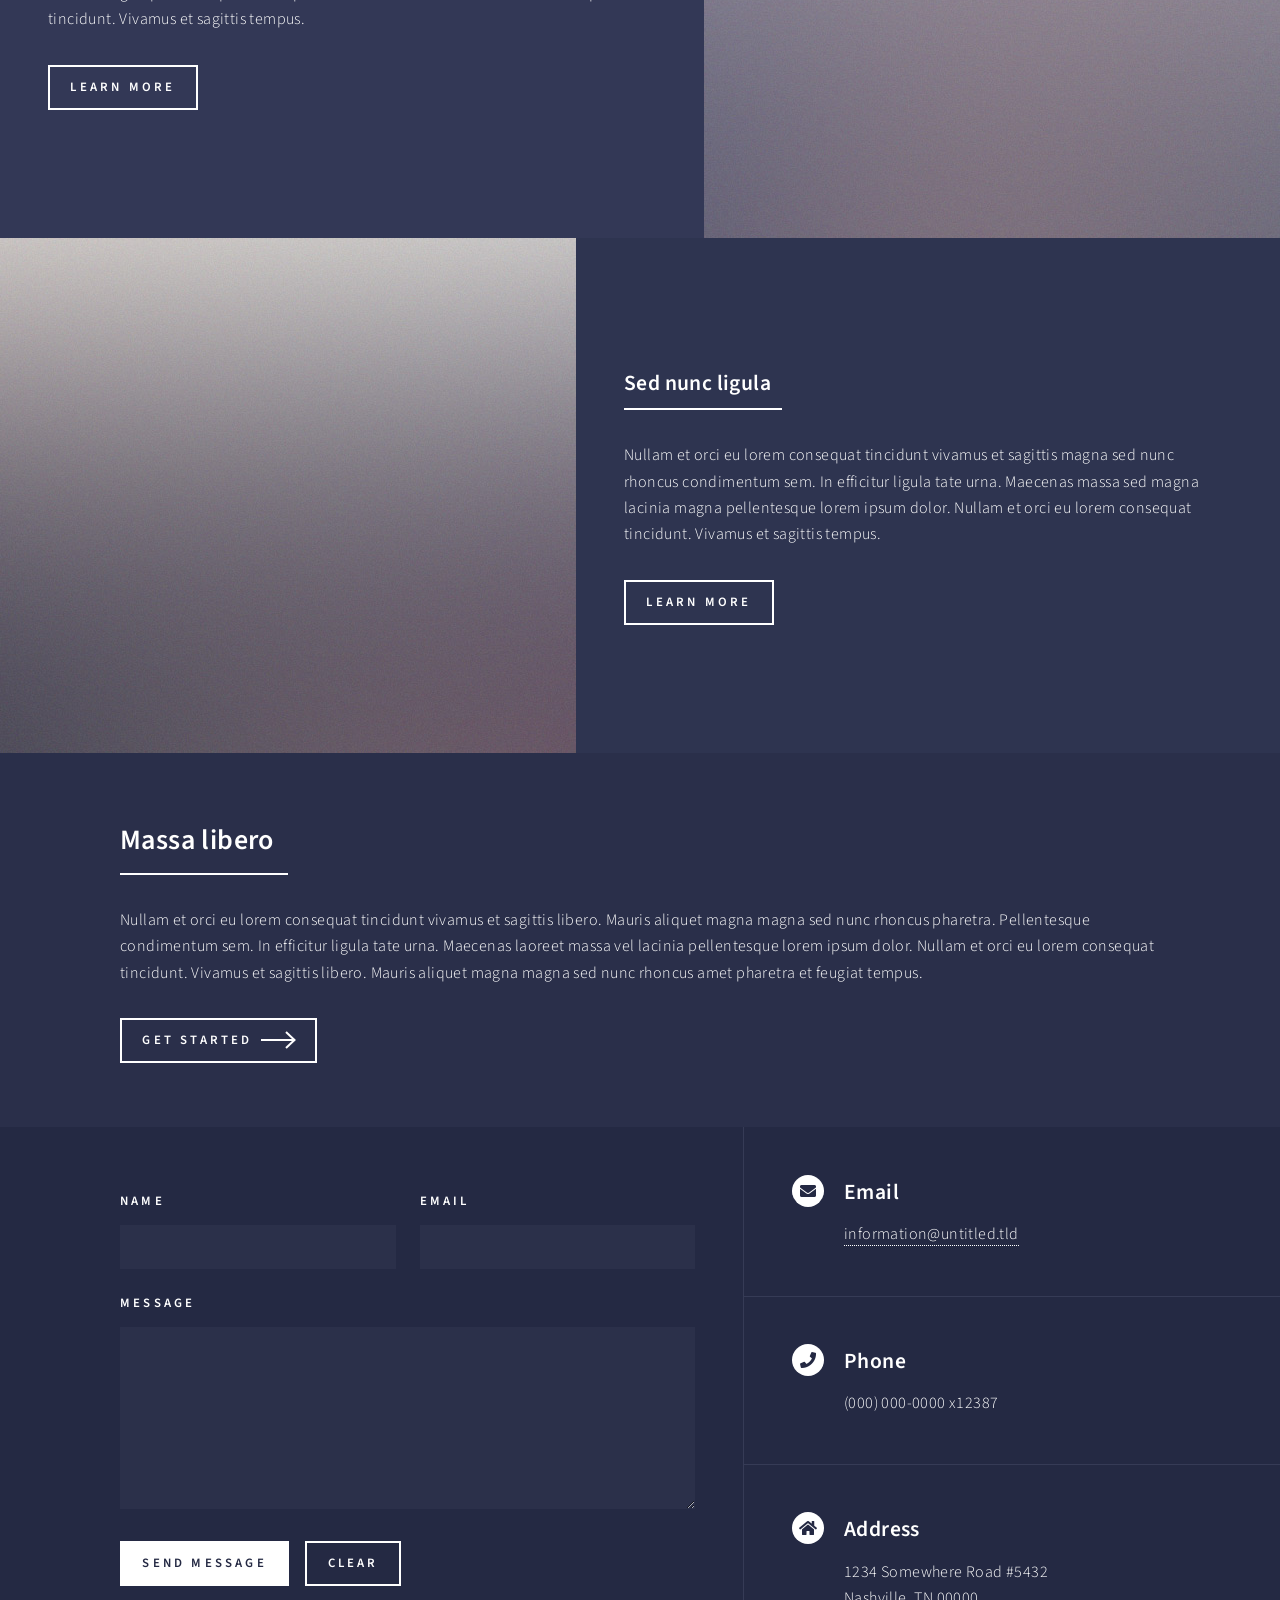
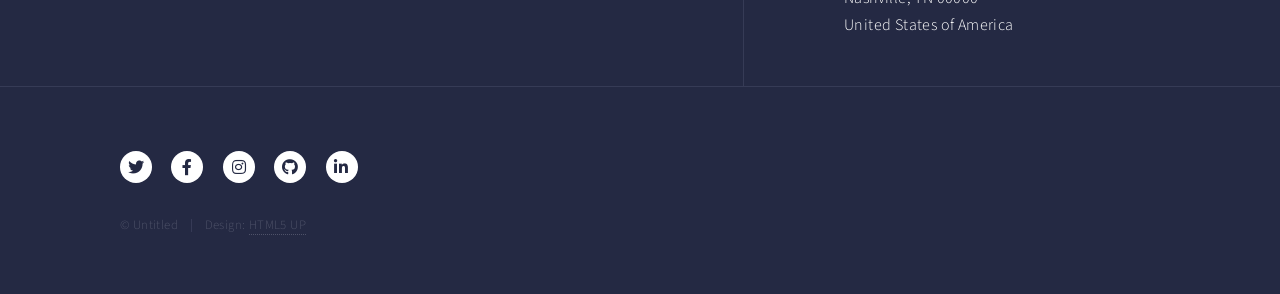
==== commit d323fd9e: "added space theme for about me page" ====
--- a/about.html
+++ b/about.html
@@ -30,7 +30,7 @@
 					<nav id="menu">
 						<ul class="links">
 							<li><a href="index.html">Home</a></li>
-							<li><a href="about.html">Landing</a></li>
+							<li><a href="about.html">About Me</a></li>
 							<li><a href="generic.html">Generic</a></li>
 							<li><a href="elements.html">Elements</a></li>
 						</ul>
@@ -45,14 +45,13 @@
 					<section id="banner" class="style2">
 						<div class="inner">
 							<span class="image">
-								<img src="images/pic07.jpg" alt="" />
+								<img src="images/space.jpg" alt="" />
 							</span>
 							<header class="major">
-								<h1>Landing</h1>
+								<h1>About Me</h1>
 							</header>
 							<div class="content">
-								<p>Lorem ipsum dolor sit amet nullam consequat<br />
-								sed veroeros. tempus adipiscing nulla.</p>
+								<p>Computer Geek, Musician, Chess Player, and Occasional Writer</p>
 							</div>
 						</div>
 					</section>
